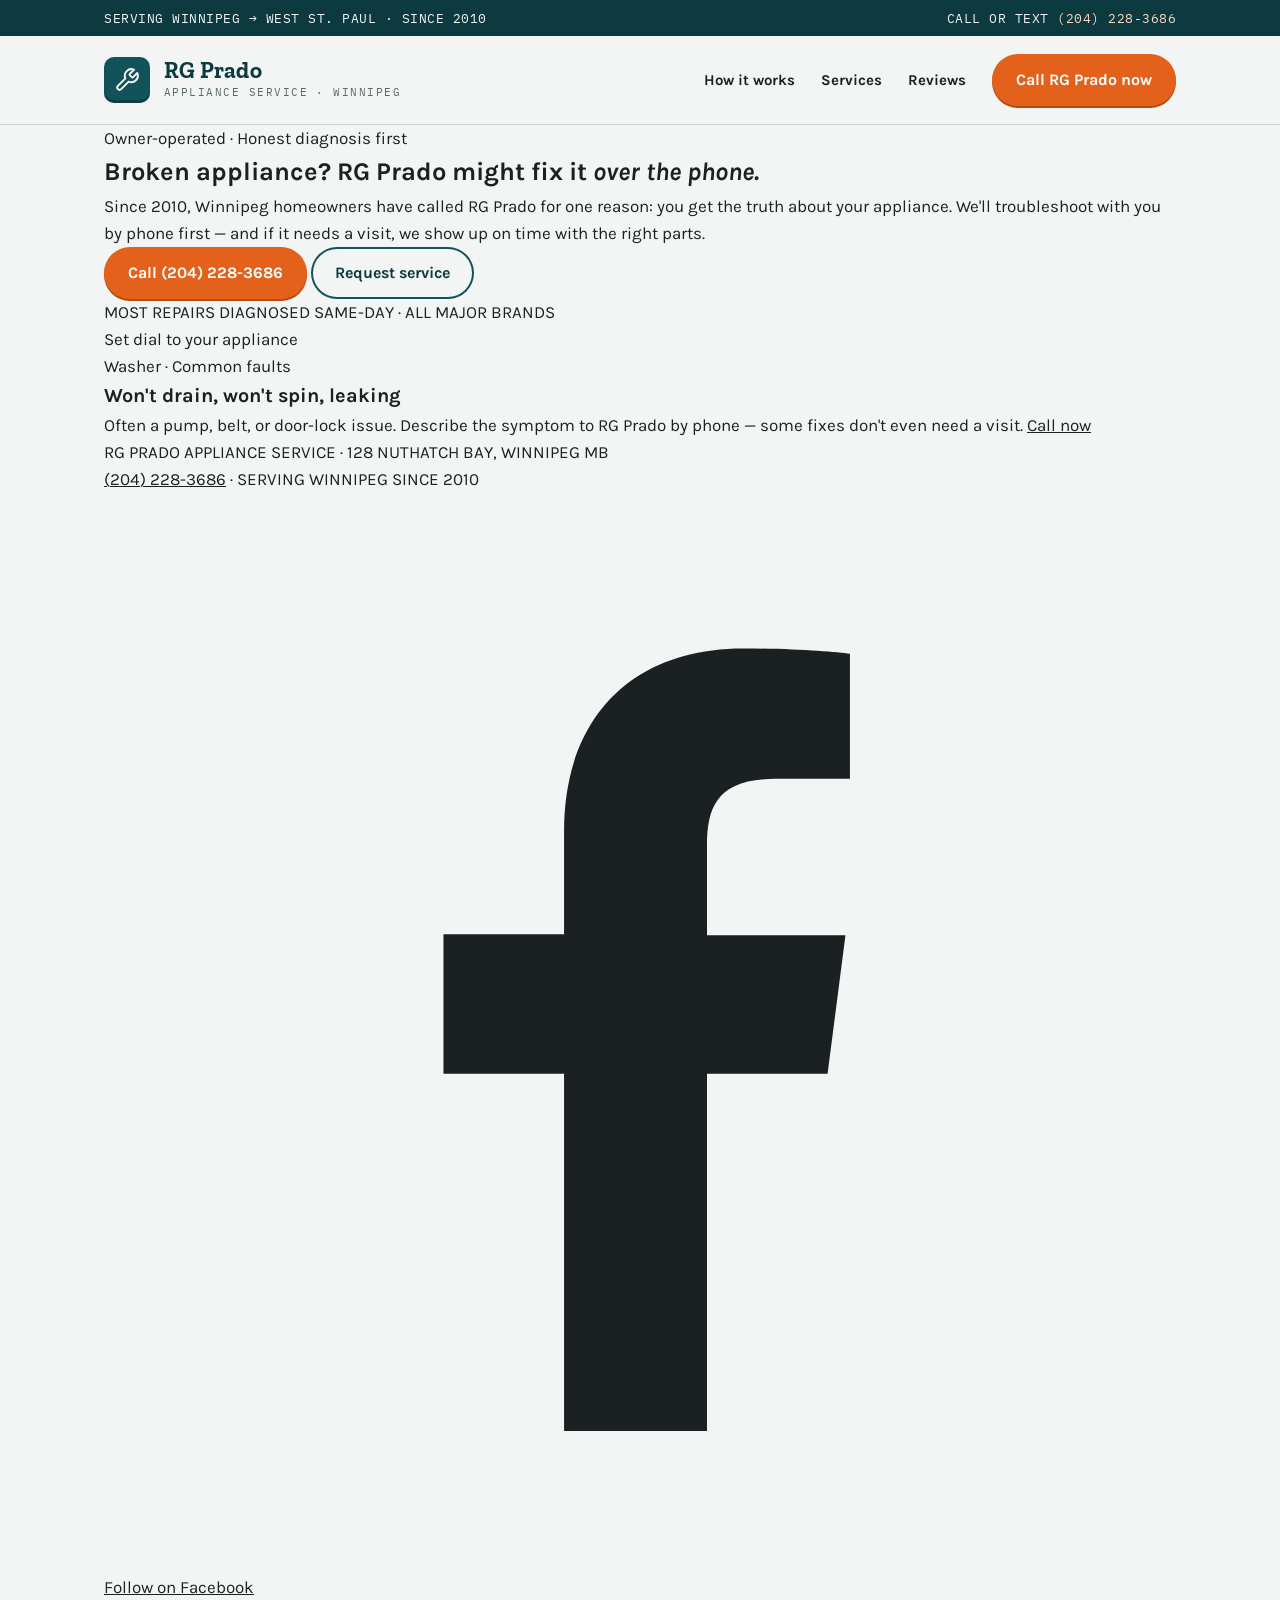
==== index.html @ bb8038dd "Add hero section with diagnostic information and call-to-action buttons to index.html" ====
<!DOCTYPE html>
<html lang="en">
<head>
    <meta charset="UTF-8">
    <meta name="viewport" content="width=device-width, initial-scale=1.0">
    <title>RG Prado Appliance Service — Winnipeg Appliance Repair Since 2010</title>
    <link rel="preconnect" href="https://fonts.googleapis.com">
    <link rel="preconnect" href="https://fonts.gstatic.com" crossorigin>
    <link href="https://fonts.googleapis.com/css2?family=Zilla+Slab:wght@500;600;700&family=Karla:wght@400;500;700&family=IBM+Plex+Mono:wght@400;500&display=swap" rel="stylesheet">
    <link rel="stylesheet" href="styles.css">
</head>
<body>

    <!-- top strip -->
    <div class="topstrip">
        <div class="wrap">
            <span>SERVING WINNIPEG → WEST ST. PAUL · SINCE 2010</span>
            <span>CALL OR TEXT <a href="tel:+12042283686">(204) 228-3686</a></span>
        </div>
    </div>

    <!-- header -->
    <header>
        <div class="wrap">
            <a class="nameplate" href="#top">
                <span class="plate-mark" aria-hidden="true">
                    <svg viewBox="0 0 24 24" fill="none" stroke="#F3F5F4" stroke-width="1.8" stroke-linecap="round" stroke-linejoin="round">
                    <path d="M14.7 6.3a1 1 0 0 0 0 1.4l1.6 1.6a1 1 0 0 0 1.4 0l3.77-3.77a6 6 0 0 1-7.94 7.94l-6.91 6.91a2.12 2.12 0 0 1-3-3l6.91-6.91a6 6 0 0 1 7.94-7.94l-3.76 3.76z"/>
                    </svg>
                </span>
                <span>
                    <h1>RG Prado</h1>
                    <div class="sub">Appliance Service · Winnipeg</div>
                </span>
            </a>
            <nav>
                <span class="navlinks" style="display:flex;gap:26px">
                    <a href="#how">How it works</a>
                    <a href="#services">Services</a>
                    <a href="#reviews">Reviews</a>
                </span>
                <a class="btn" href="tel:+12042283686">Call RG Prado now</a>
            </nav>
        </div>
    </header>

    <!-- hero -->
    <div class="hero" id="top">
        <div class="wrap">
            <div>
                <span class="eyebrow">Owner-operated · Honest diagnosis first</span>
                <h2>Broken appliance? RG Prado might fix it <em>over the phone.</em></h2>
                <p class="lede">Since 2010, Winnipeg homeowners have called RG Prado for one reason: you get the truth about your appliance. We'll troubleshoot with you by phone first — and if it needs a visit, we show up on time with the right parts.</p>
                <div class="hero-ctas">
                    <a class="btn" href="tel:+12042283686">Call (204) 228-3686</a>
                    <a class="btn ghost" href="#book">Request service</a>
                </div>
                <div class="hero-note">MOST REPAIRS DIAGNOSED SAME-DAY · ALL MAJOR BRANDS</div>
            </div>

            <!-- signature: diagnostic dial -->
            <div class="dial-panel">
                <div class="screws" aria-hidden="true"><i></i><i></i><i></i><i></i></div>
                <div class="dial-title">Set dial to your appliance</div>
                <div class="dial-stage">
                    <div class="knob-wrap">
                        <div class="knob" id="knob" aria-hidden="true">
                            <span class="pointer"></span>
                            <span class="hub"></span>
                        </div>
                        <div class="knob-labels" role="group" aria-label="Choose your appliance type" id="knobLabels"></div>
                    </div>
                </div>
                <div class="diagnosis" aria-live="polite">
                    <div class="dx-label" id="dxLabel">Washer · Common faults</div>
                    <h3 id="dxTitle">Won't drain, won't spin, leaking</h3>
                    <p id="dxBody">Often a pump, belt, or door-lock issue. Describe the symptom to RG Prado by phone — some fixes don't even need a visit. <a href="tel:+12042283686">Call now</a></p>
                </div>
            </div>
        </div>
    </div>
    <!-- footer -->
    <footer>
    <div class="wrap">
        <div class="fmono">RG PRADO APPLIANCE SERVICE · 128 NUTHATCH BAY, WINNIPEG MB</div>
        <div class="fmono"><a href="tel:+12042283686">(204) 228-3686</a> · SERVING WINNIPEG SINCE 2010</div>
        <a class="fb-link" href="https://www.facebook.com/Rgpradoapplianceservice/" target="_blank" rel="noopener" aria-label="RG Prado on Facebook">
        <svg viewBox="0 0 24 24" fill="currentColor" aria-hidden="true"><path d="M13.5 21v-8h2.7l.4-3.1h-3.1V7.9c0-.9.25-1.5 1.54-1.5H16.7V3.6c-.29-.04-1.27-.12-2.4-.12-2.38 0-4 1.45-4 4.1v2.3H7.6V13h2.7v8h3.2z"/></svg>
        <span>Follow on Facebook</span>
        </a>
    </div>
    </footer>
    <script src="script.js"></script>
</body>
</html>
---- styles.css ----
:root{
    --porcelain:#F3F5F4;
    --enamel:#12525A;
    --enamel-deep:#0C3A40;
    --charcoal:#1B2123;
    --coil:#E4611B;
    --steel:#C9D1D2;
    --steel-soft:#E3E8E8;
    --white:#FFFFFF;
    --radius:14px;
  }
*{margin:0;padding:0;box-sizing:border-box}
html{scroll-behavior:smooth}
body{
background:var(--porcelain);
color:var(--charcoal);
font-family:'Karla',sans-serif;
font-size:17px;
line-height:1.6;
-webkit-font-smoothing:antialiased;
}
.mono{font-family:'IBM Plex Mono',monospace}
.wrap{max-width:1120px;margin:0 auto;padding:0 24px}
a{color:inherit}
:focus-visible{outline:3px solid var(--coil);outline-offset:3px;border-radius:4px}

/* ---------- top strip ---------- */
  .topstrip{
    background:var(--enamel-deep);
    color:var(--porcelain);
    font-family:'IBM Plex Mono',monospace;
    font-size:12.5px;
    letter-spacing:.04em;
}
.topstrip .wrap{display:flex;justify-content:space-between;align-items:center;
    padding-top:8px;padding-bottom:8px;gap:16px}
.topstrip a{text-decoration:none;color:#FFD9C2}
.topstrip a:hover{text-decoration:underline}

/* ---------- header / nameplate ---------- */
header{background:var(--porcelain); border-bottom:1px solid var(--steel);}
header .wrap{display:flex;align-items:center;justify-content:space-between;
    padding-top:18px;padding-bottom:18px;gap:24px}
.nameplate{display:flex;align-items:center;gap:14px;text-decoration:none}
.plate-mark{
    width:46px;height:46px;border-radius:10px;
    background:var(--enamel);
    display:grid;place-items:center;flex:0 0 auto;
    box-shadow:inset 0 -3px 0 rgba(0,0,0,.25);
}
.plate-mark svg{width:26px;height:26px}
.nameplate h1{
    font-family:'Zilla Slab',serif;
    font-weight:700;font-size:23px;line-height:1.05;
    letter-spacing:.01em;color:var(--enamel-deep);
}
.nameplate .sub{
    font-family:'IBM Plex Mono',monospace;
    font-size:10.5px;letter-spacing:.14em;color:#5A6A6C;
    text-transform:uppercase;margin-top:2px;
}
nav{display:flex;gap:26px;align-items:center}
nav a{
text-decoration:none;font-weight:700;font-size:15px;color:var(--charcoal);
}
nav a:hover{color:var(--enamel)}
.btn{
    display:inline-block;
    background:var(--coil);color:#fff;
    font-family:'Karla',sans-serif;font-weight:700;font-size:16px;
    padding:13px 24px;border-radius:999px;text-decoration:none;
    border:none;cursor:pointer;
    box-shadow:0 2px 0 #B5490F;
    transition:transform .12s ease, box-shadow .12s ease;
}
.btn:hover{transform:translateY(-1px);box-shadow:0 3px 0 #B5490F}
.btn:active{transform:translateY(1px);box-shadow:0 0 0 #B5490F}
.btn.ghost{
background:transparent;color:var(--enamel-deep);
box-shadow:inset 0 0 0 2px var(--enamel);
}
.btn.ghost:hover{background:var(--enamel);color:#fff}
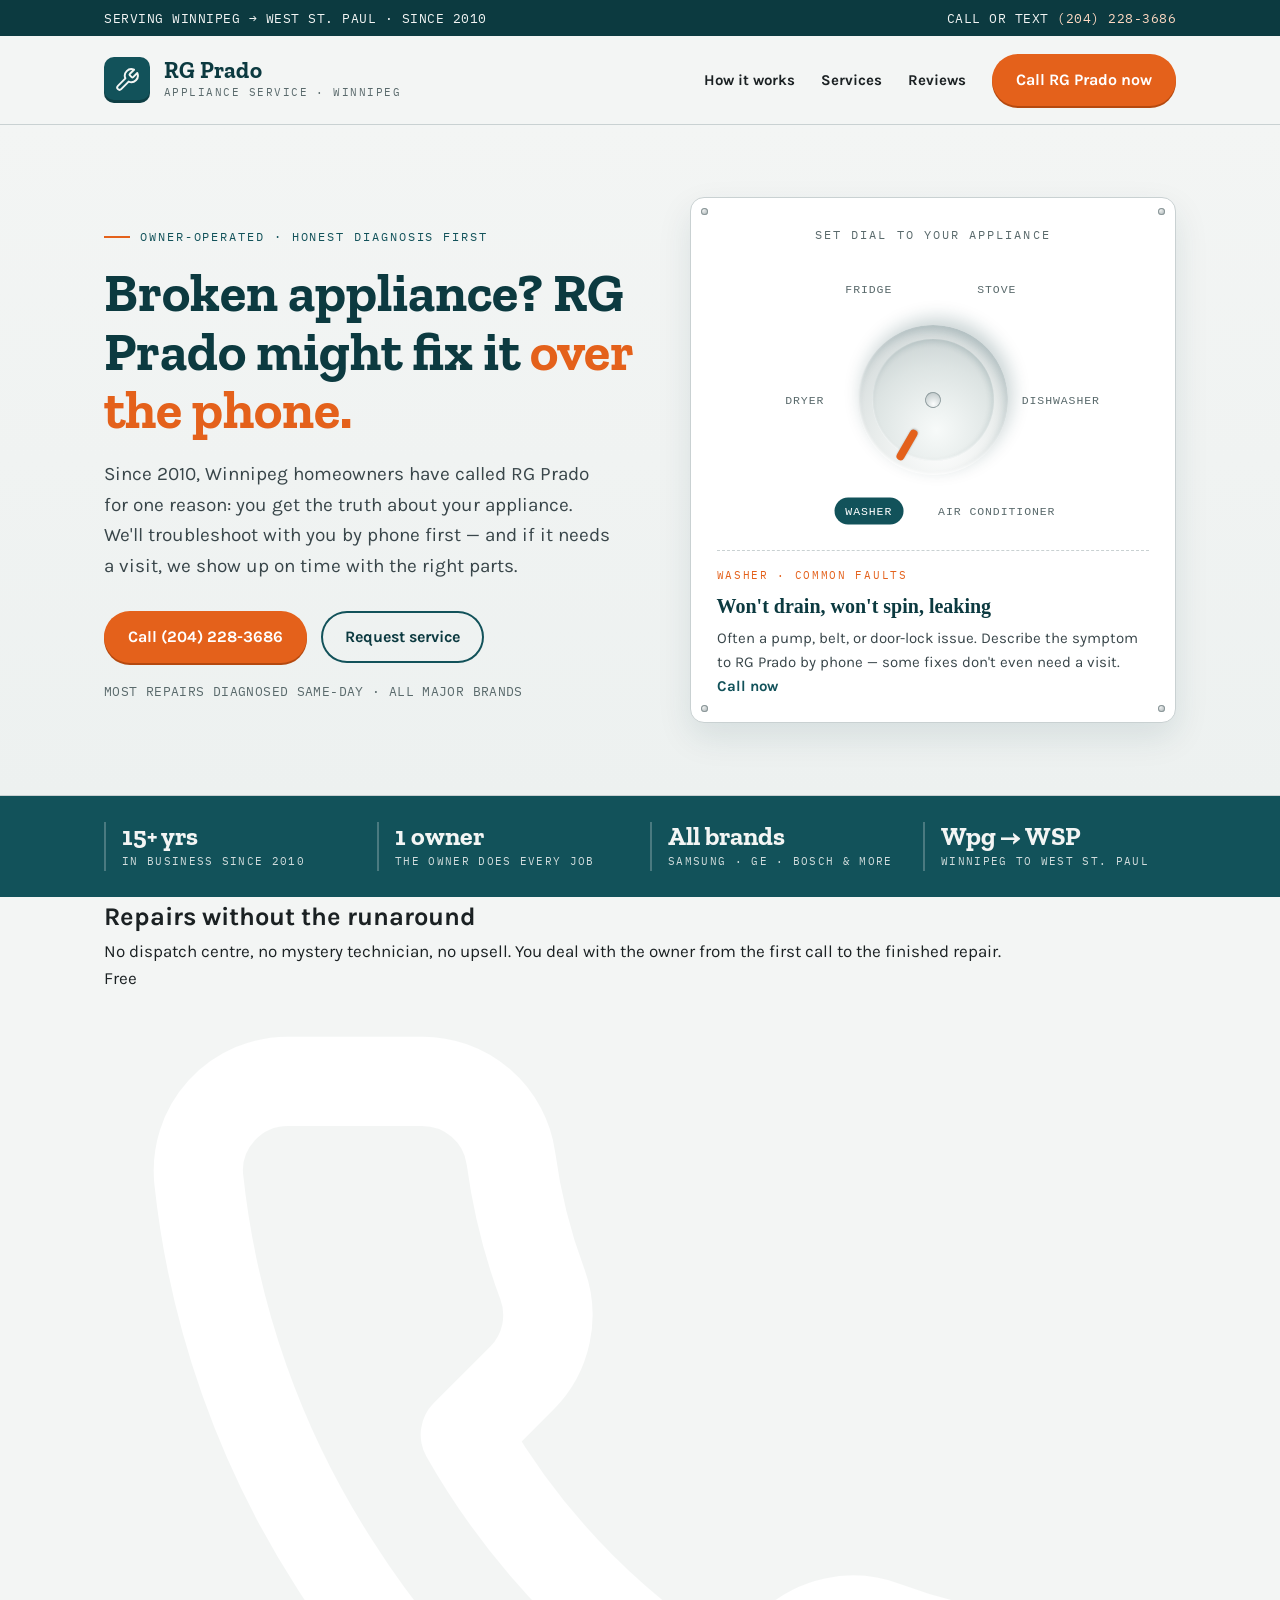
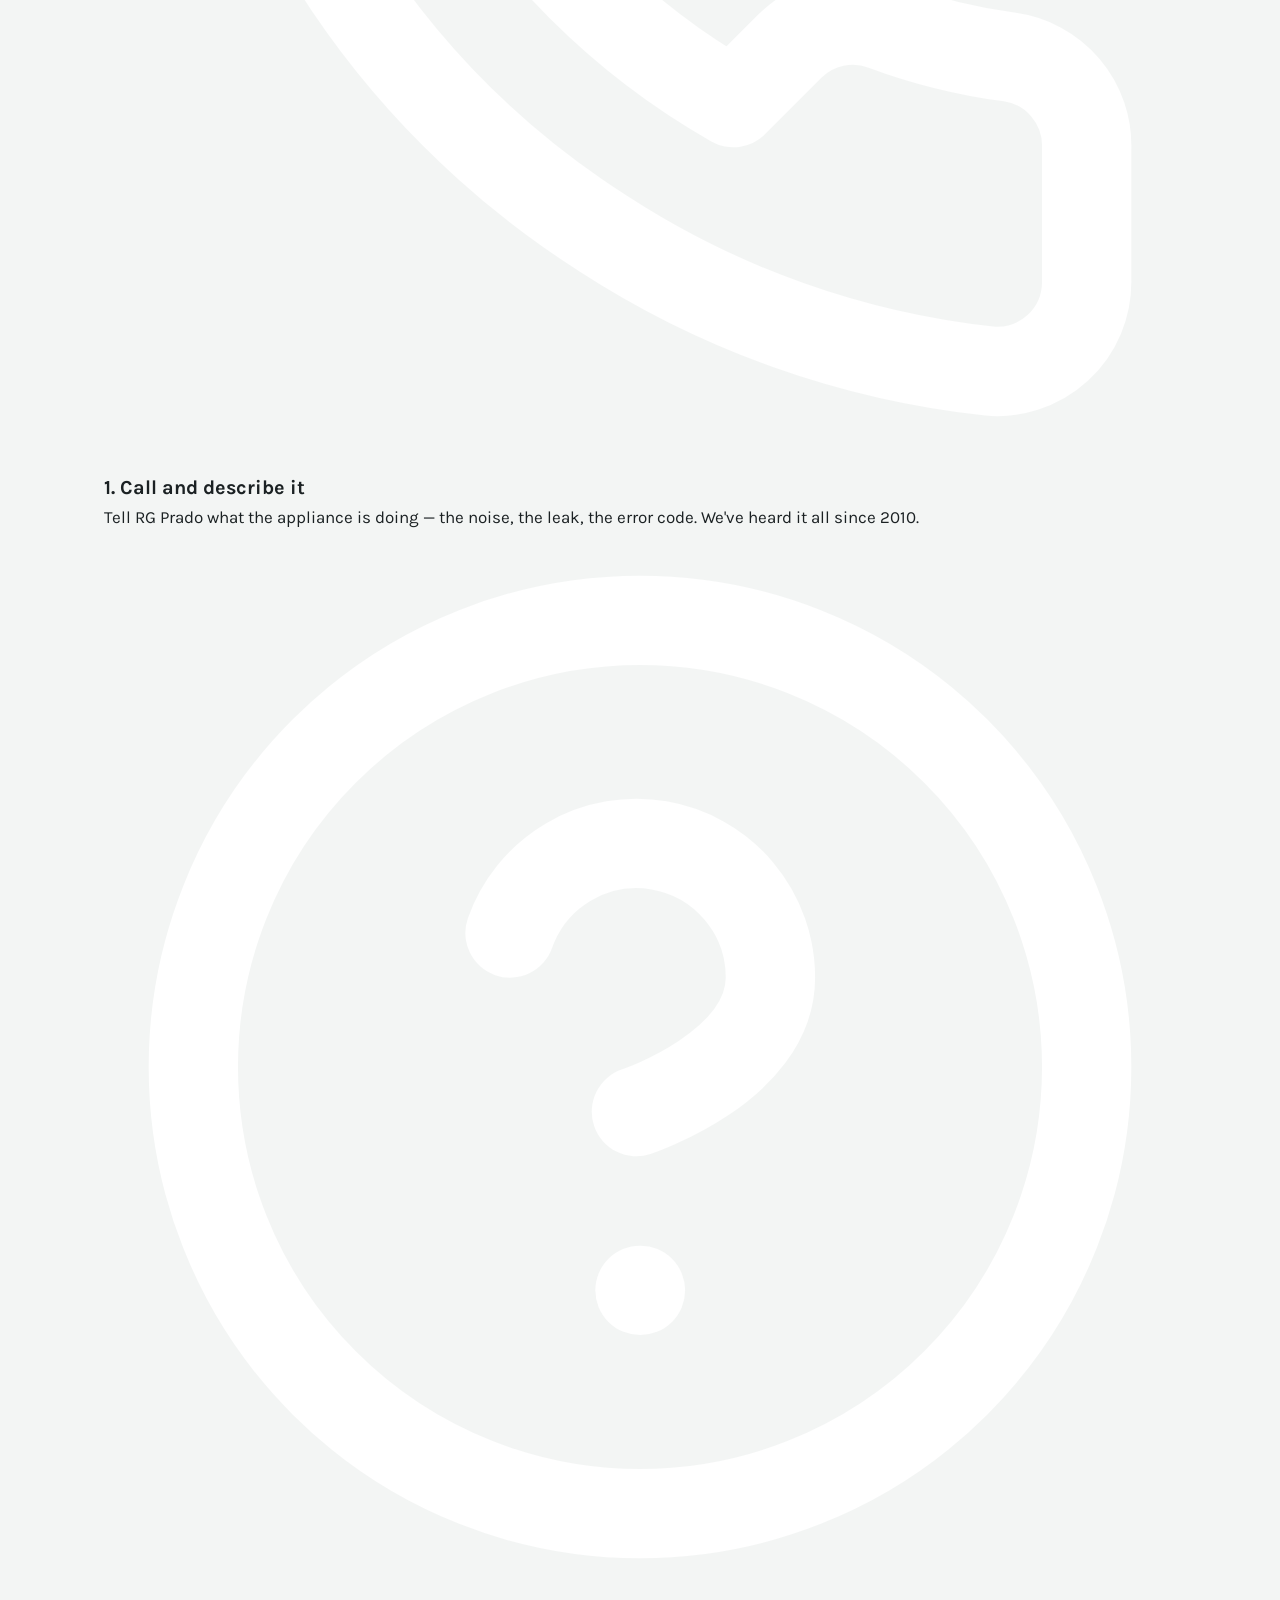
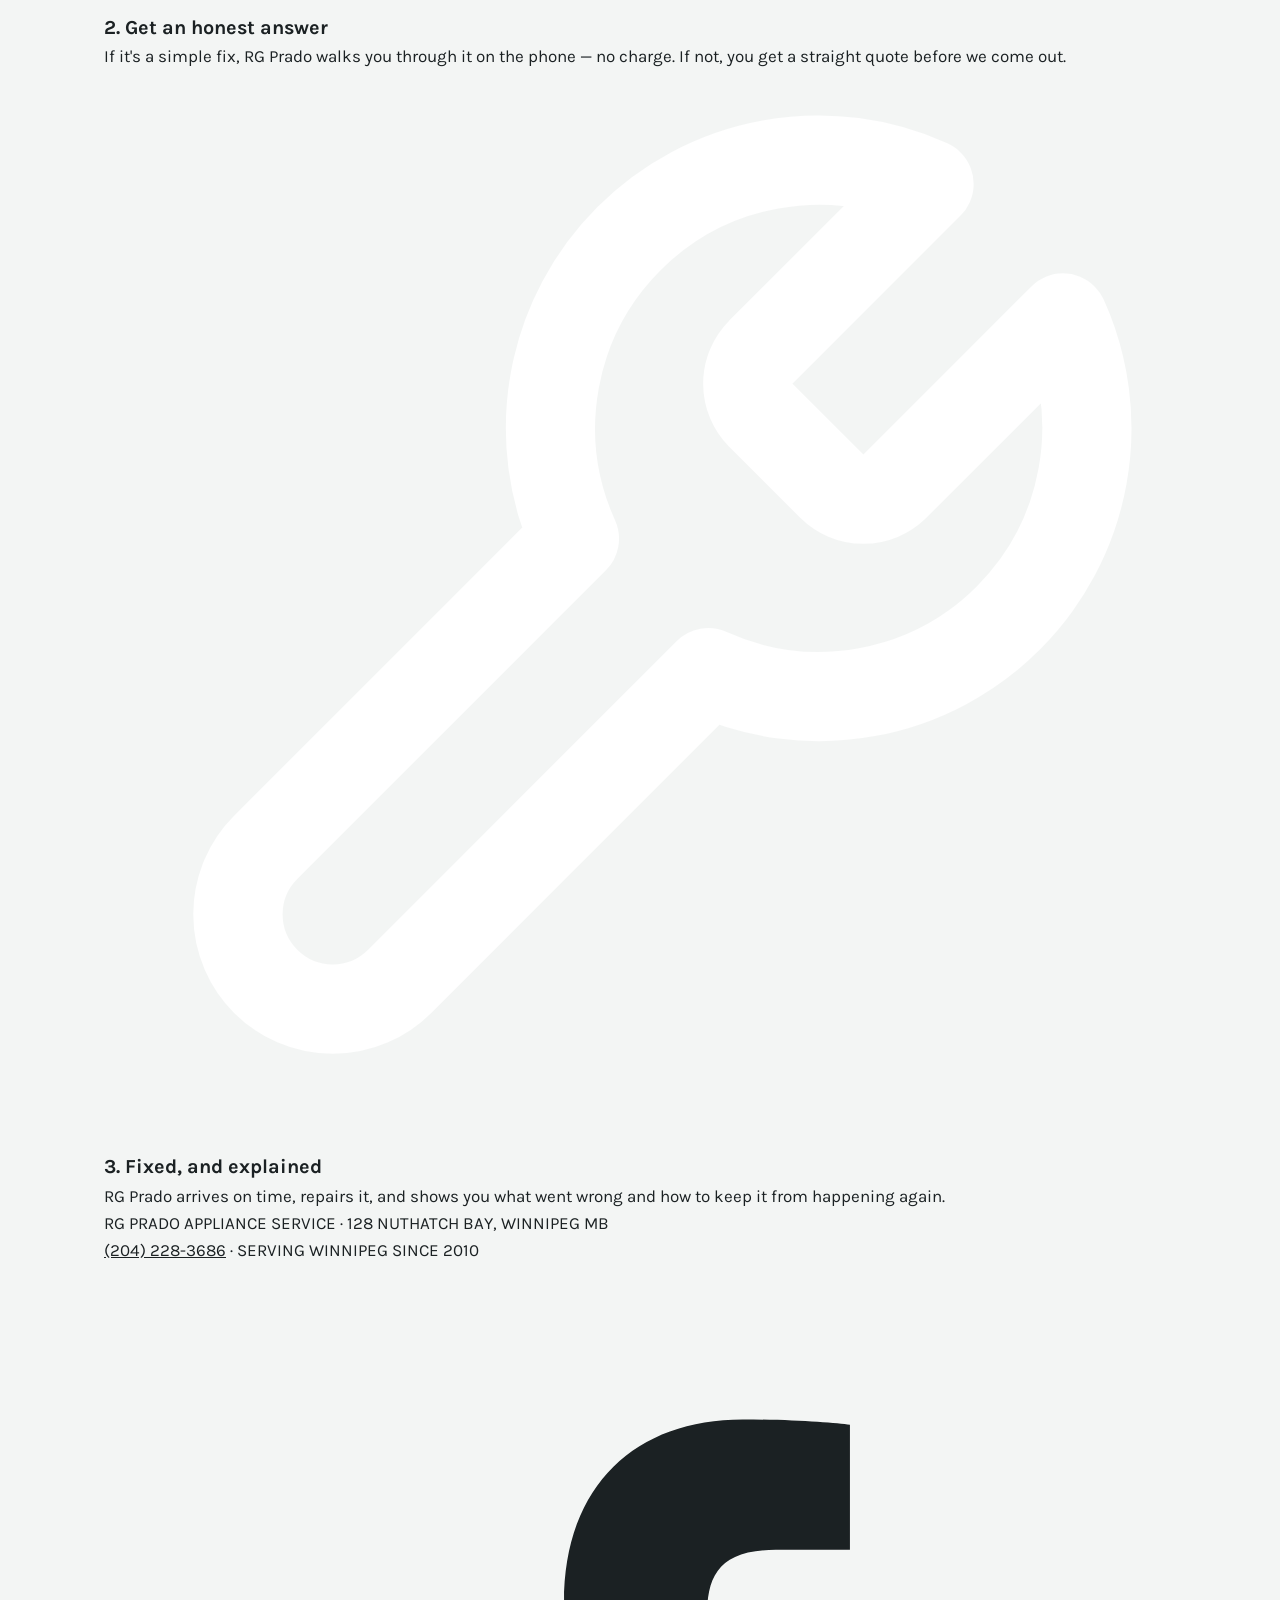
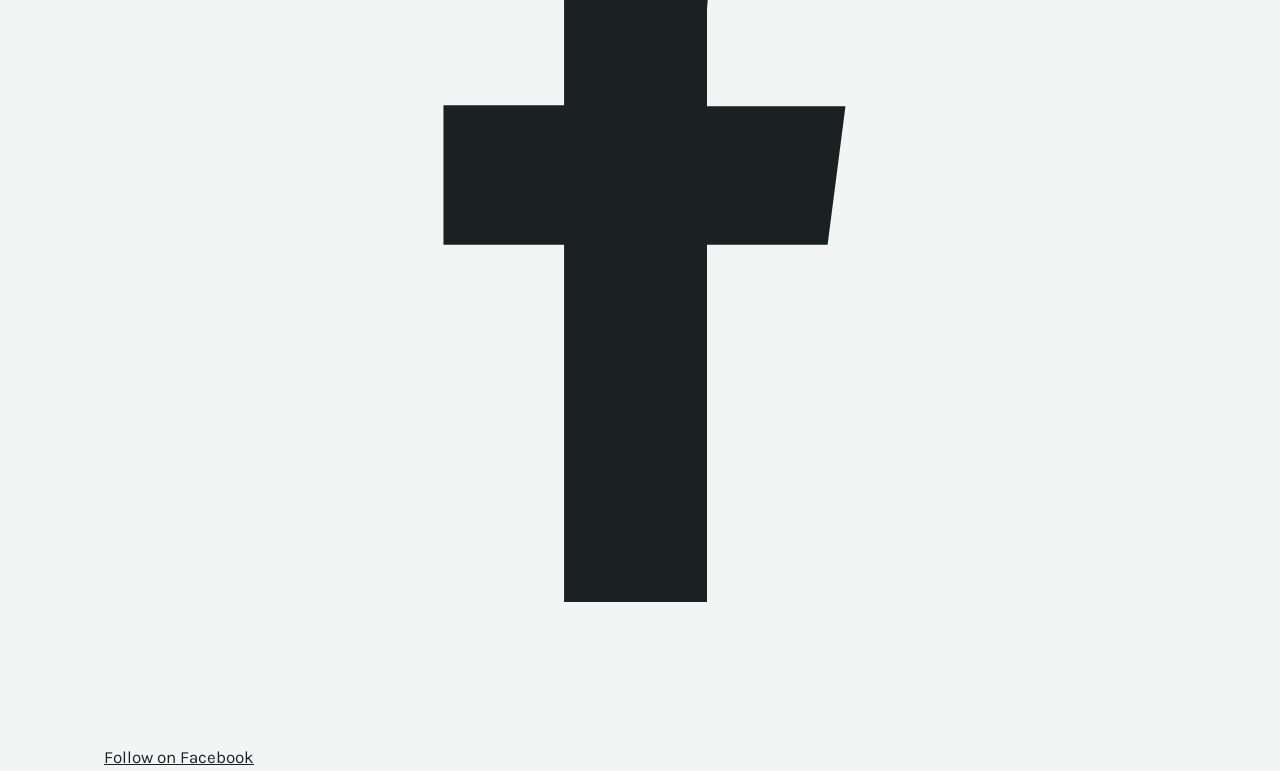
==== commit 2739a59f: "Add trust strip and how it works sections to index.html" ====
--- a/index.html
+++ b/index.html
@@ -79,6 +79,45 @@
             </div>
         </div>
     </div>
+
+    <!-- trust strip -->
+    <div class="truststrip">
+        <div class="wrap">
+            <div class="cell"><div class="num">15+ yrs</div><div class="lbl">In business since 2010</div></div>
+            <div class="cell"><div class="num">1 owner</div><div class="lbl">The owner does every job</div></div>
+            <div class="cell"><div class="num">All brands</div><div class="lbl">Samsung · GE · Bosch &amp; more</div></div>
+            <div class="cell"><div class="num">Wpg → WSP</div><div class="lbl">Winnipeg to West St. Paul</div></div>
+        </div>
+    </div>
+
+    <!-- how it works -->
+    <section id="how">
+        <div class="wrap">
+            <div class="sec-head reveal">
+                <h2>Repairs without the runaround</h2>
+                <p>No dispatch centre, no mystery technician, no upsell. You deal with the owner from the first call to the finished repair.</p>
+            </div>
+            <div class="steps">
+                <div class="step reveal">
+                    <span class="free-tag">Free</span>
+                    <div class="dot" aria-hidden="true"><svg viewBox="0 0 24 24" fill="none" stroke="#fff" stroke-width="2" stroke-linecap="round" stroke-linejoin="round"><path d="M22 16.92v3a2 2 0 0 1-2.18 2 19.79 19.79 0 0 1-8.63-3.07 19.5 19.5 0 0 1-6-6 19.79 19.79 0 0 1-3.07-8.67A2 2 0 0 1 4.11 2h3a2 2 0 0 1 2 1.72c.13.96.36 1.9.7 2.81a2 2 0 0 1-.45 2.11L8.09 9.91a16 16 0 0 0 6 6l1.27-1.27a2 2 0 0 1 2.11-.45c.91.34 1.85.57 2.81.7A2 2 0 0 1 22 16.92z"/></svg></div>
+                    <h3>1. Call and describe it</h3>
+                    <p>Tell RG Prado what the appliance is doing — the noise, the leak, the error code. We've heard it all since 2010.</p>
+                </div>
+                <div class="step reveal">
+                    <div class="dot" aria-hidden="true"><svg viewBox="0 0 24 24" fill="none" stroke="#fff" stroke-width="2" stroke-linecap="round" stroke-linejoin="round"><circle cx="12" cy="12" r="10"/><path d="M9.09 9a3 3 0 0 1 5.83 1c0 2-3 3-3 3"/><line x1="12" y1="17" x2="12.01" y2="17"/></svg></div>
+                    <h3>2. Get an honest answer</h3>
+                    <p>If it's a simple fix, RG Prado walks you through it on the phone — no charge. If not, you get a straight quote before we come out.</p>
+                </div>
+                <div class="step reveal">
+                    <div class="dot" aria-hidden="true"><svg viewBox="0 0 24 24" fill="none" stroke="#fff" stroke-width="2" stroke-linecap="round" stroke-linejoin="round"><path d="M14.7 6.3a1 1 0 0 0 0 1.4l1.6 1.6a1 1 0 0 0 1.4 0l3.77-3.77a6 6 0 0 1-7.94 7.94l-6.91 6.91a2.12 2.12 0 0 1-3-3l6.91-6.91a6 6 0 0 1 7.94-7.94l-3.76 3.76z"/></svg></div>
+                    <h3>3. Fixed, and explained</h3>
+                    <p>RG Prado arrives on time, repairs it, and shows you what went wrong and how to keep it from happening again.</p>
+                </div>
+            </div>
+        </div>
+    </section>
+
     <!-- footer -->
     <footer>
     <div class="wrap">
--- a/styles.css
+++ b/styles.css
@@ -80,3 +80,134 @@
 box-shadow:inset 0 0 0 2px var(--enamel);
 }
 .btn.ghost:hover{background:var(--enamel);color:#fff}
+
+/* ---------- hero ---------- */
+  .hero{
+    border-bottom:1px solid var(--steel);
+    background:
+      linear-gradient(180deg, var(--porcelain) 0%, #EDF1F0 100%);
+    overflow:hidden;
+  }
+  .hero .wrap{
+    display:grid;grid-template-columns:1.05fr .95fr;
+    gap:48px;align-items:center;
+    padding-top:72px;padding-bottom:72px;
+  }
+  .eyebrow{
+    font-family:'IBM Plex Mono',monospace;
+    font-size:12px;letter-spacing:.16em;text-transform:uppercase;
+    color:var(--enamel);
+    display:inline-flex;align-items:center;gap:10px;
+    margin-bottom:18px;
+  }
+  .eyebrow::before{content:"";width:26px;height:2px;background:var(--coil);display:inline-block}
+  .hero h2{
+    font-family:'Zilla Slab',serif;font-weight:700;
+    font-size:clamp(34px,4.6vw,54px);line-height:1.08;
+    color:var(--enamel-deep);
+    margin-bottom:20px;
+  }
+  .hero h2 em{font-style:normal;color:var(--coil)}
+  .hero p.lede{font-size:19px;max-width:46ch;color:#39464A;margin-bottom:30px}
+  .hero-ctas{display:flex;gap:14px;flex-wrap:wrap;align-items:center}
+  .hero-note{
+    margin-top:18px;font-family:'IBM Plex Mono',monospace;
+    font-size:12.5px;color:#5A6A6C;letter-spacing:.03em;
+  }
+
+/* ---------- the dial ---------- */
+.dial-panel{
+    background:var(--white);
+    border:1px solid var(--steel);
+    border-radius:var(--radius);
+    box-shadow:0 14px 34px rgba(12,58,64,.10);
+    padding:28px 26px 24px;
+    position:relative;
+}
+.dial-panel .screws{position:absolute;inset:10px;pointer-events:none}
+.dial-panel .screws i{
+position:absolute;width:7px;height:7px;border-radius:50%;
+background:radial-gradient(circle at 35% 35%, #EDEFEF, #9FAAAC);
+box-shadow:inset 0 0 0 1px #8A9698;
+}
+.screws i:nth-child(1){top:0;left:0}
+.screws i:nth-child(2){top:0;right:0}
+.screws i:nth-child(3){bottom:0;left:0}
+.screws i:nth-child(4){bottom:0;right:0}
+.dial-title{
+    text-align:center;
+    font-family:'IBM Plex Mono',monospace;font-size:11.5px;
+    letter-spacing:.18em;text-transform:uppercase;color:#5A6A6C;
+    margin-bottom:16px;
+}
+.dial-stage{display:grid;place-items:center;margin-bottom:6px}
+.knob-wrap{position:relative;width:280px;height:280px}
+.knob-labels button{
+    position:absolute;transform:translate(-50%,-50%);
+    background:none;border:none;cursor:pointer;
+    font-family:'IBM Plex Mono',monospace;font-size:11.5px;font-weight:500;
+    letter-spacing:.08em;text-transform:uppercase;color:#5A6A6C;
+    padding:7px 11px;border-radius:999px;white-space:nowrap;
+    transition:color .15s ease, background .15s ease;
+}
+.knob-labels button:hover{color:var(--enamel-deep)}
+.knob-labels button[aria-pressed="true"]{background:var(--enamel);color:#fff;}
+.knob{
+    position:absolute;top:50%;left:50%;
+    width:150px;height:150px;margin:-75px 0 0 -75px;
+    border-radius:50%;
+    background:
+        radial-gradient(circle at 32% 28%, #FFFFFF 0%, #E9EDEC 42%, #C6CFD0 100%);
+    box-shadow:
+        0 8px 18px rgba(12,58,64,.22),
+        inset 0 2px 3px rgba(255,255,255,.9),
+        inset 0 -6px 10px rgba(12,58,64,.18);
+    transition:transform .45s cubic-bezier(.2,.8,.25,1.1);
+}
+.knob::before{
+    content:"";position:absolute;inset:14px;border-radius:50%;
+    background:
+        radial-gradient(circle at 35% 30%, #F7FAF9 0%, #DDE4E3 55%, #BFC9CA 100%);
+    box-shadow:inset 0 1px 2px rgba(255,255,255,.8), inset 0 -3px 6px rgba(12,58,64,.15);
+}
+.knob .pointer{
+    position:absolute;top:6px;left:50%;
+    width:8px;height:34px;margin-left:-4px;border-radius:4px;
+    background:var(--coil);
+    box-shadow:0 1px 2px rgba(0,0,0,.25);
+}
+.knob .hub{
+    position:absolute;top:50%;left:50%;width:16px;height:16px;margin:-8px 0 0 -8px;
+    border-radius:50%;
+    background:radial-gradient(circle at 35% 30%, #FBFDFD, #AEB9BA);
+    box-shadow:inset 0 0 0 1px #93A0A2;
+}
+.diagnosis{
+    border-top:1px dashed var(--steel);
+    padding-top:16px;margin-top:10px;min-height:118px;
+}
+.diagnosis .dx-label{
+    font-family:'IBM Plex Mono',monospace;font-size:10.5px;
+    letter-spacing:.16em;text-transform:uppercase;color:var(--coil);
+    margin-bottom:6px;
+}
+.diagnosis h3{
+    font-family:'Zilla Slab',serif;font-weight:600;font-size:20px;
+    color:var(--enamel-deep);margin-bottom:4px;
+}
+.diagnosis p{font-size:15px;color:#39464A}
+.diagnosis a{color:var(--enamel);font-weight:700;text-decoration:none}
+.diagnosis a:hover{text-decoration:underline}
+
+/* ---------- trust strip ---------- */
+.truststrip{background:var(--enamel);color:var(--porcelain)}
+.truststrip .wrap{
+    display:grid;grid-template-columns:repeat(4,1fr);
+    padding-top:26px;padding-bottom:26px;gap:20px;
+}
+.truststrip .cell{border-left:2px solid rgba(243,245,244,.25);padding-left:16px}
+.truststrip .num{font-family:'Zilla Slab',serif;font-weight:700;font-size:26px;line-height:1.1;}
+.truststrip .lbl{
+    font-family:'IBM Plex Mono',monospace;font-size:11px;
+    letter-spacing:.12em;text-transform:uppercase;opacity:.85;margin-top:3px;
+    }
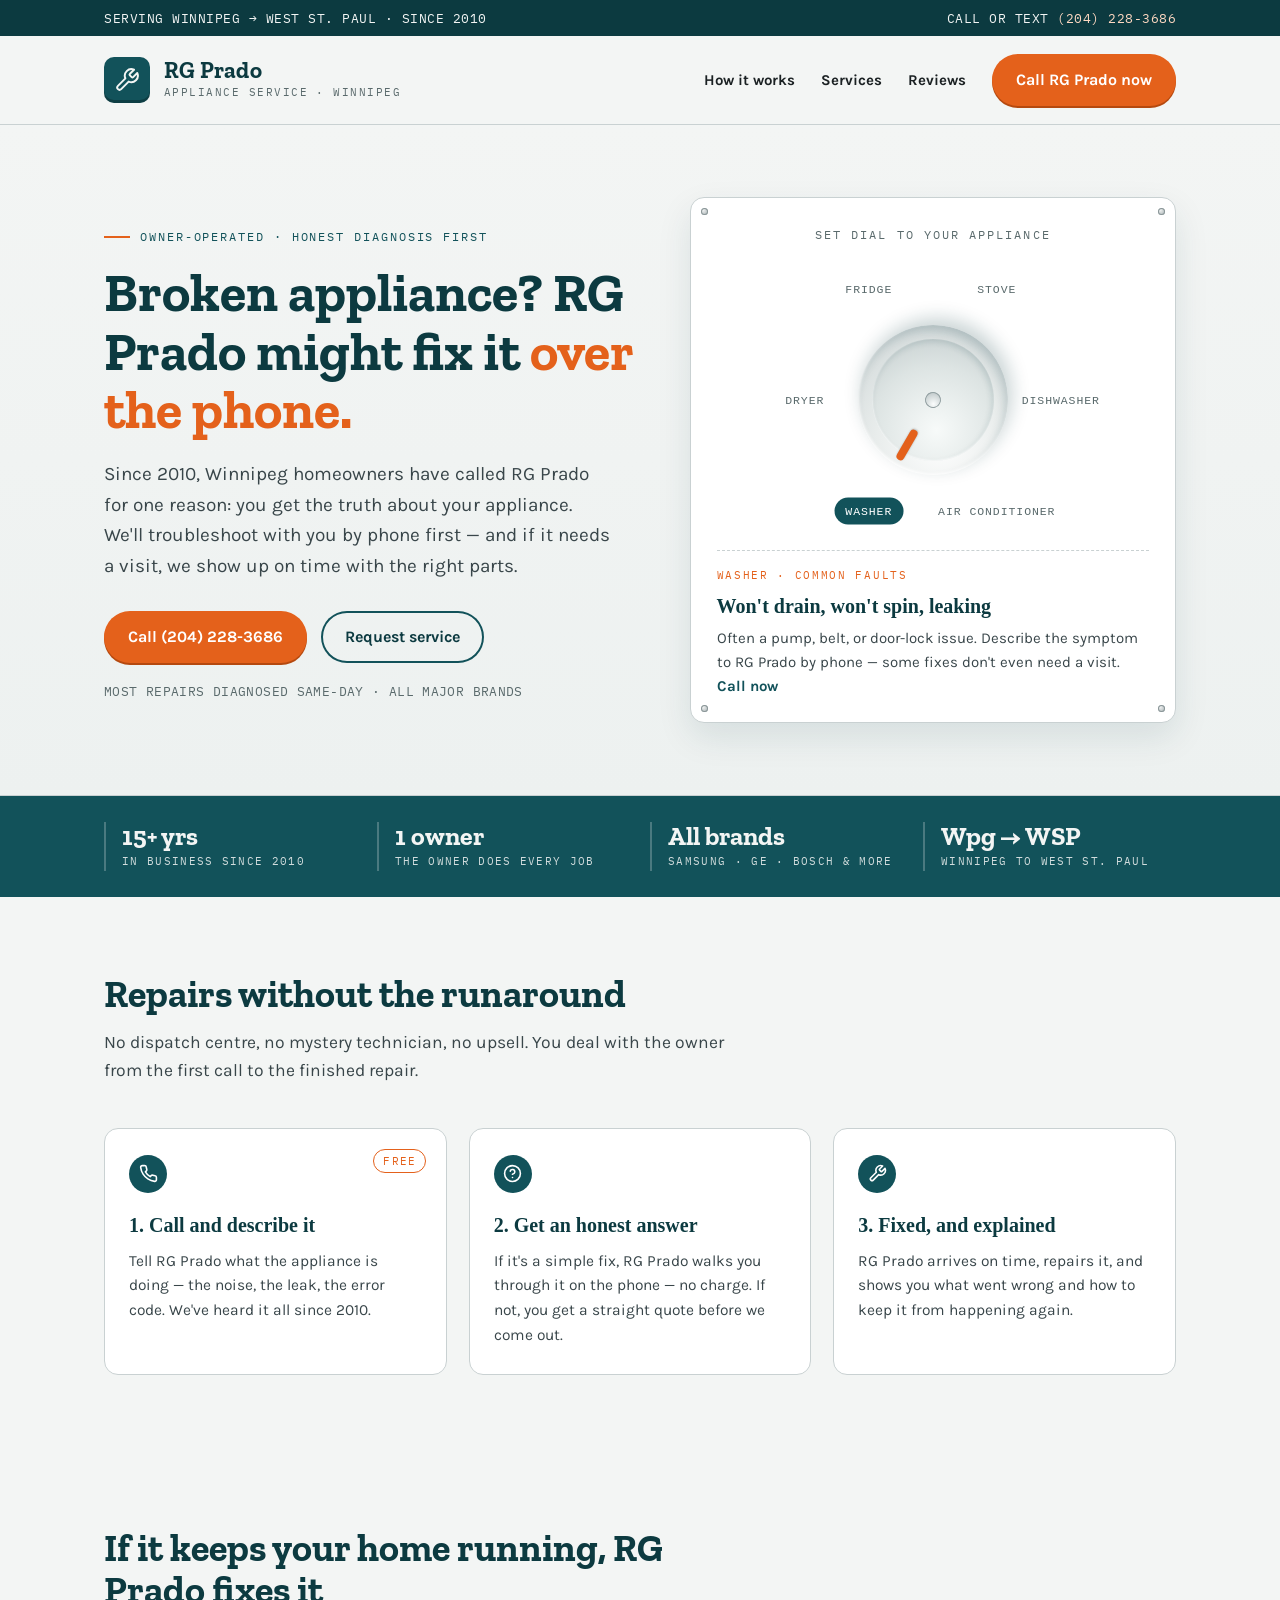
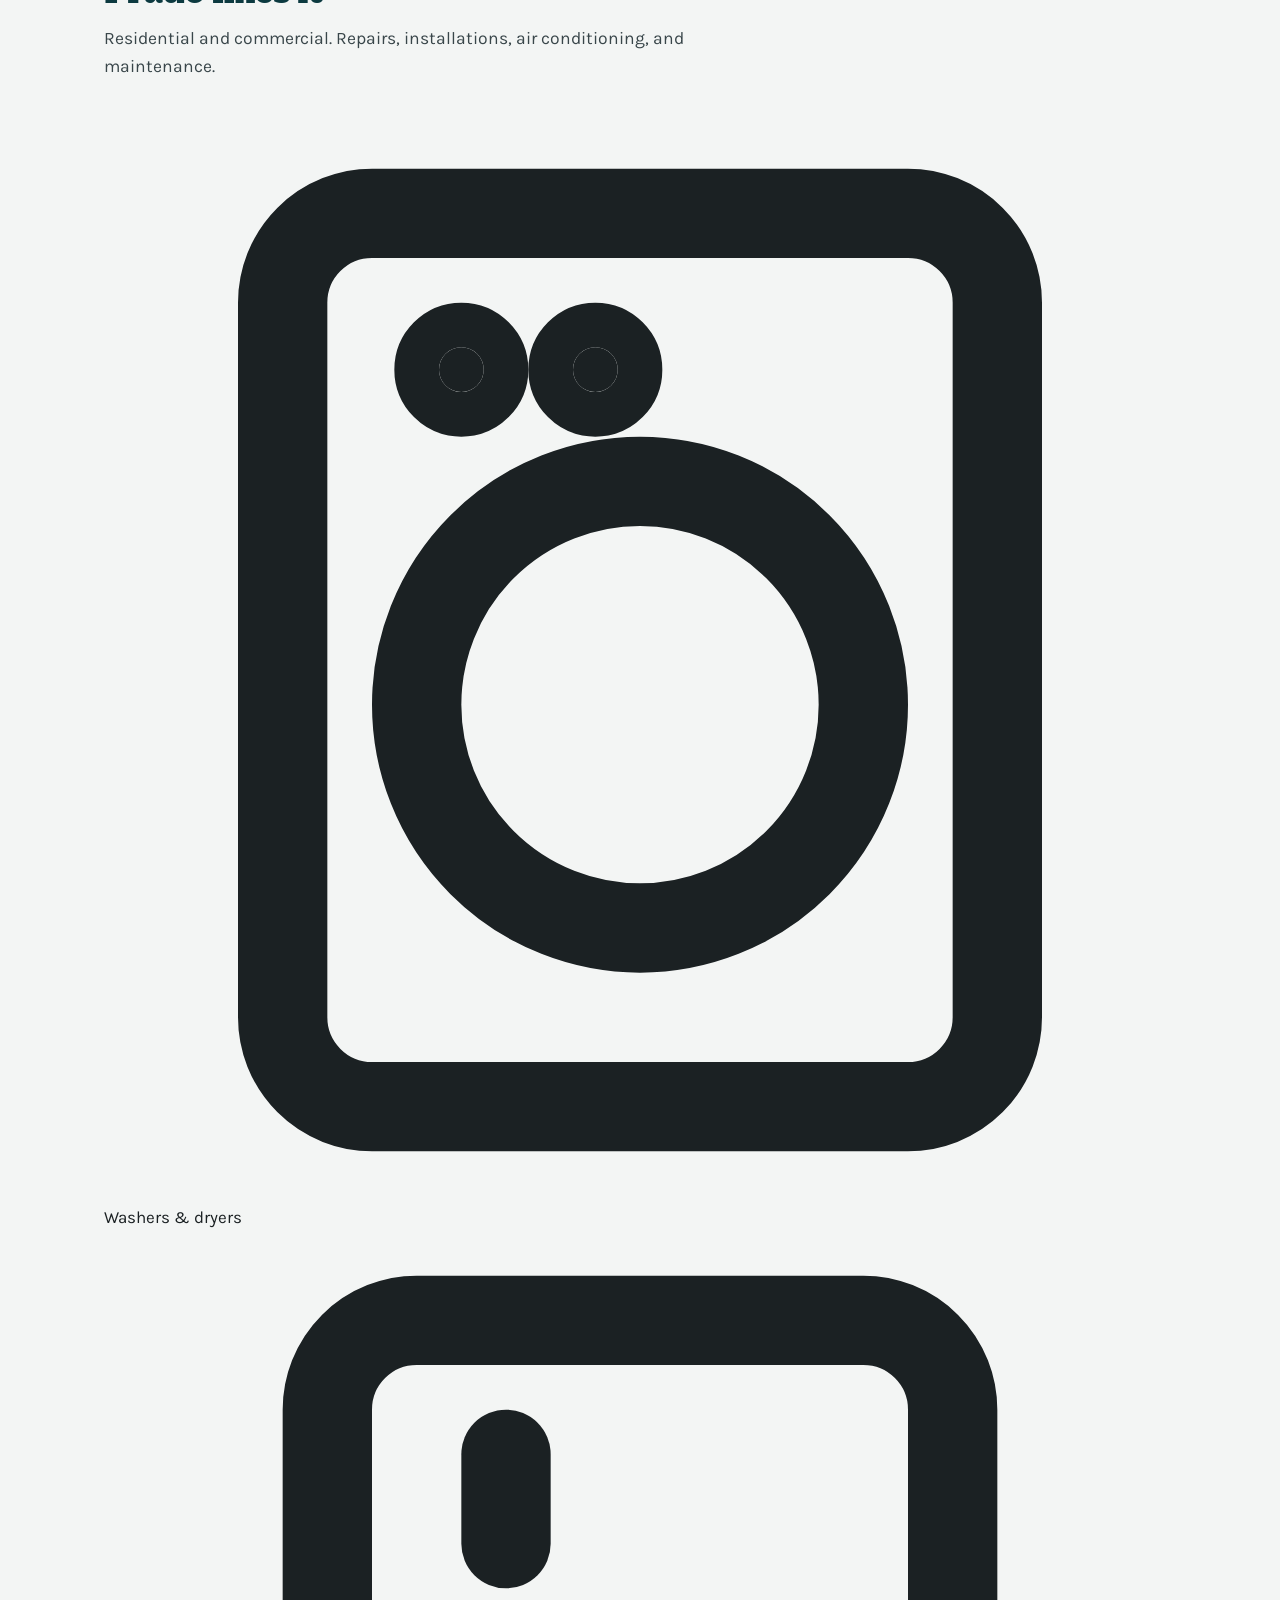
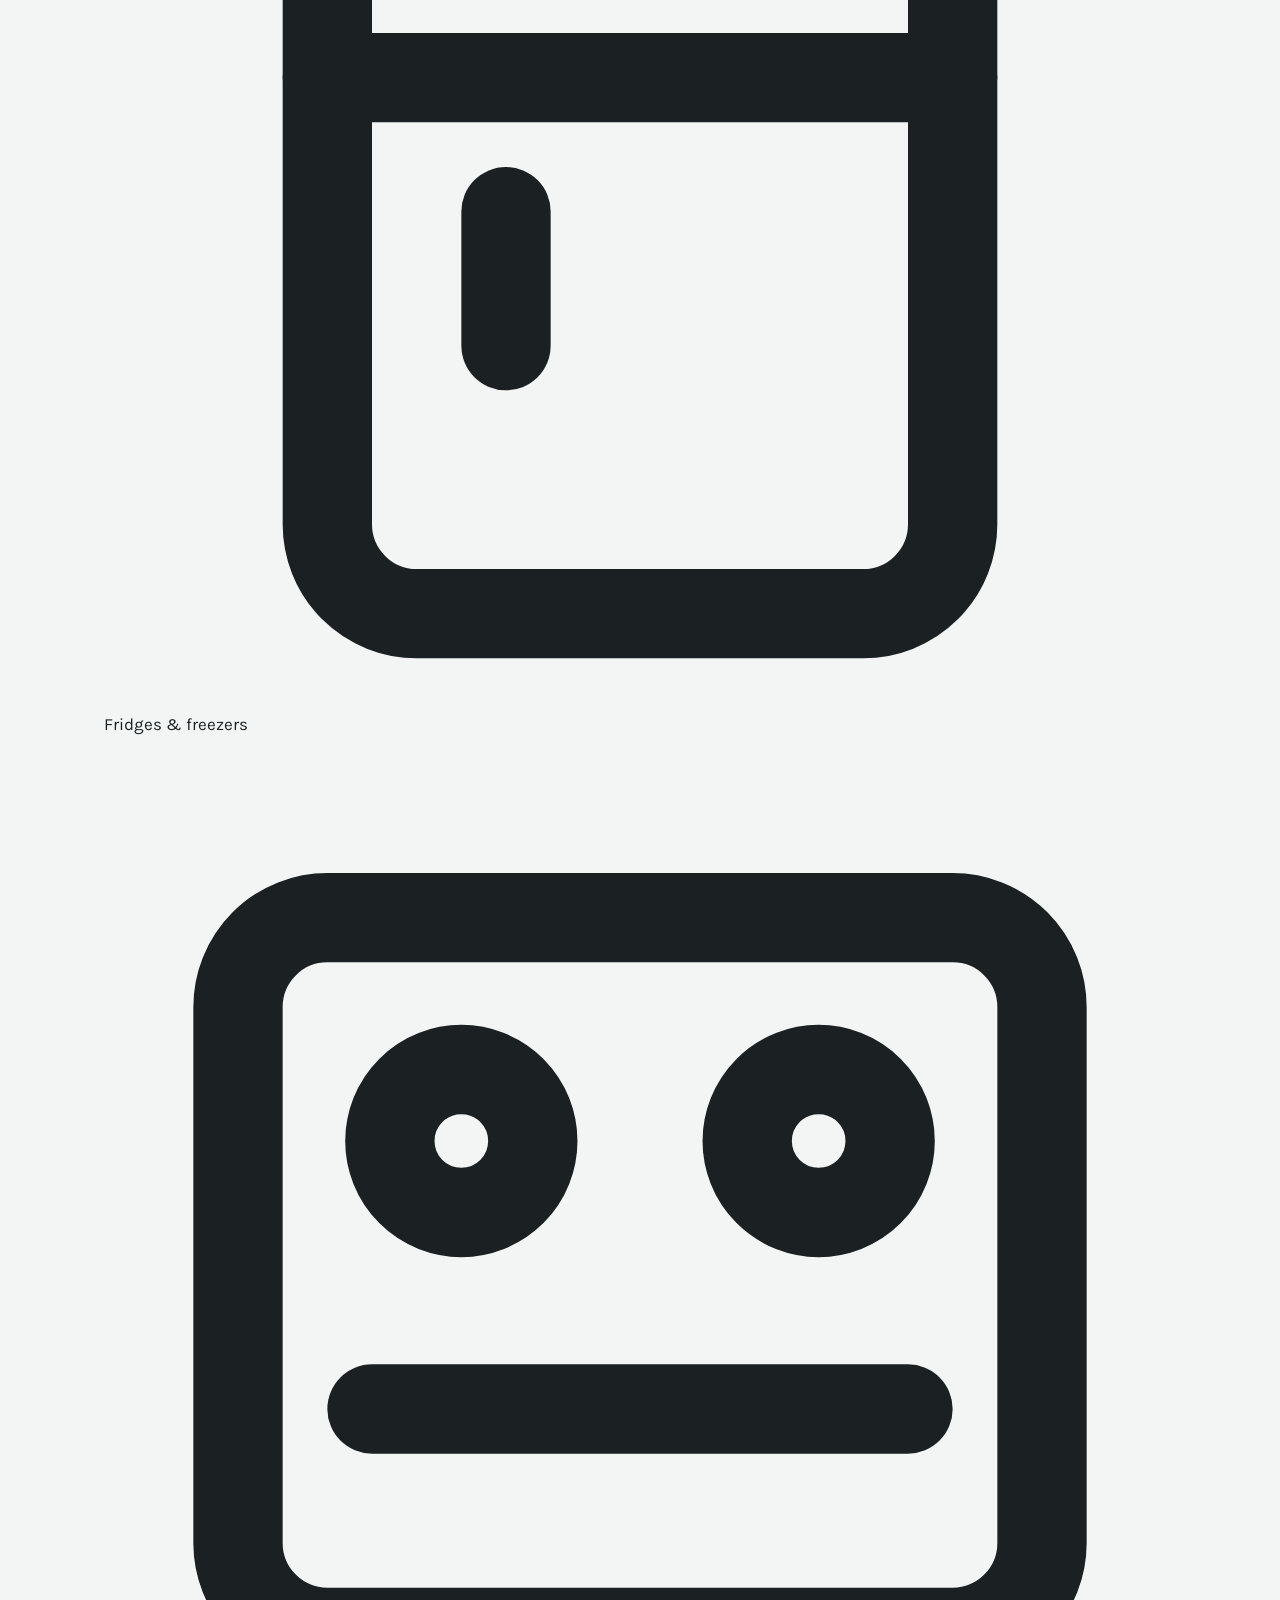
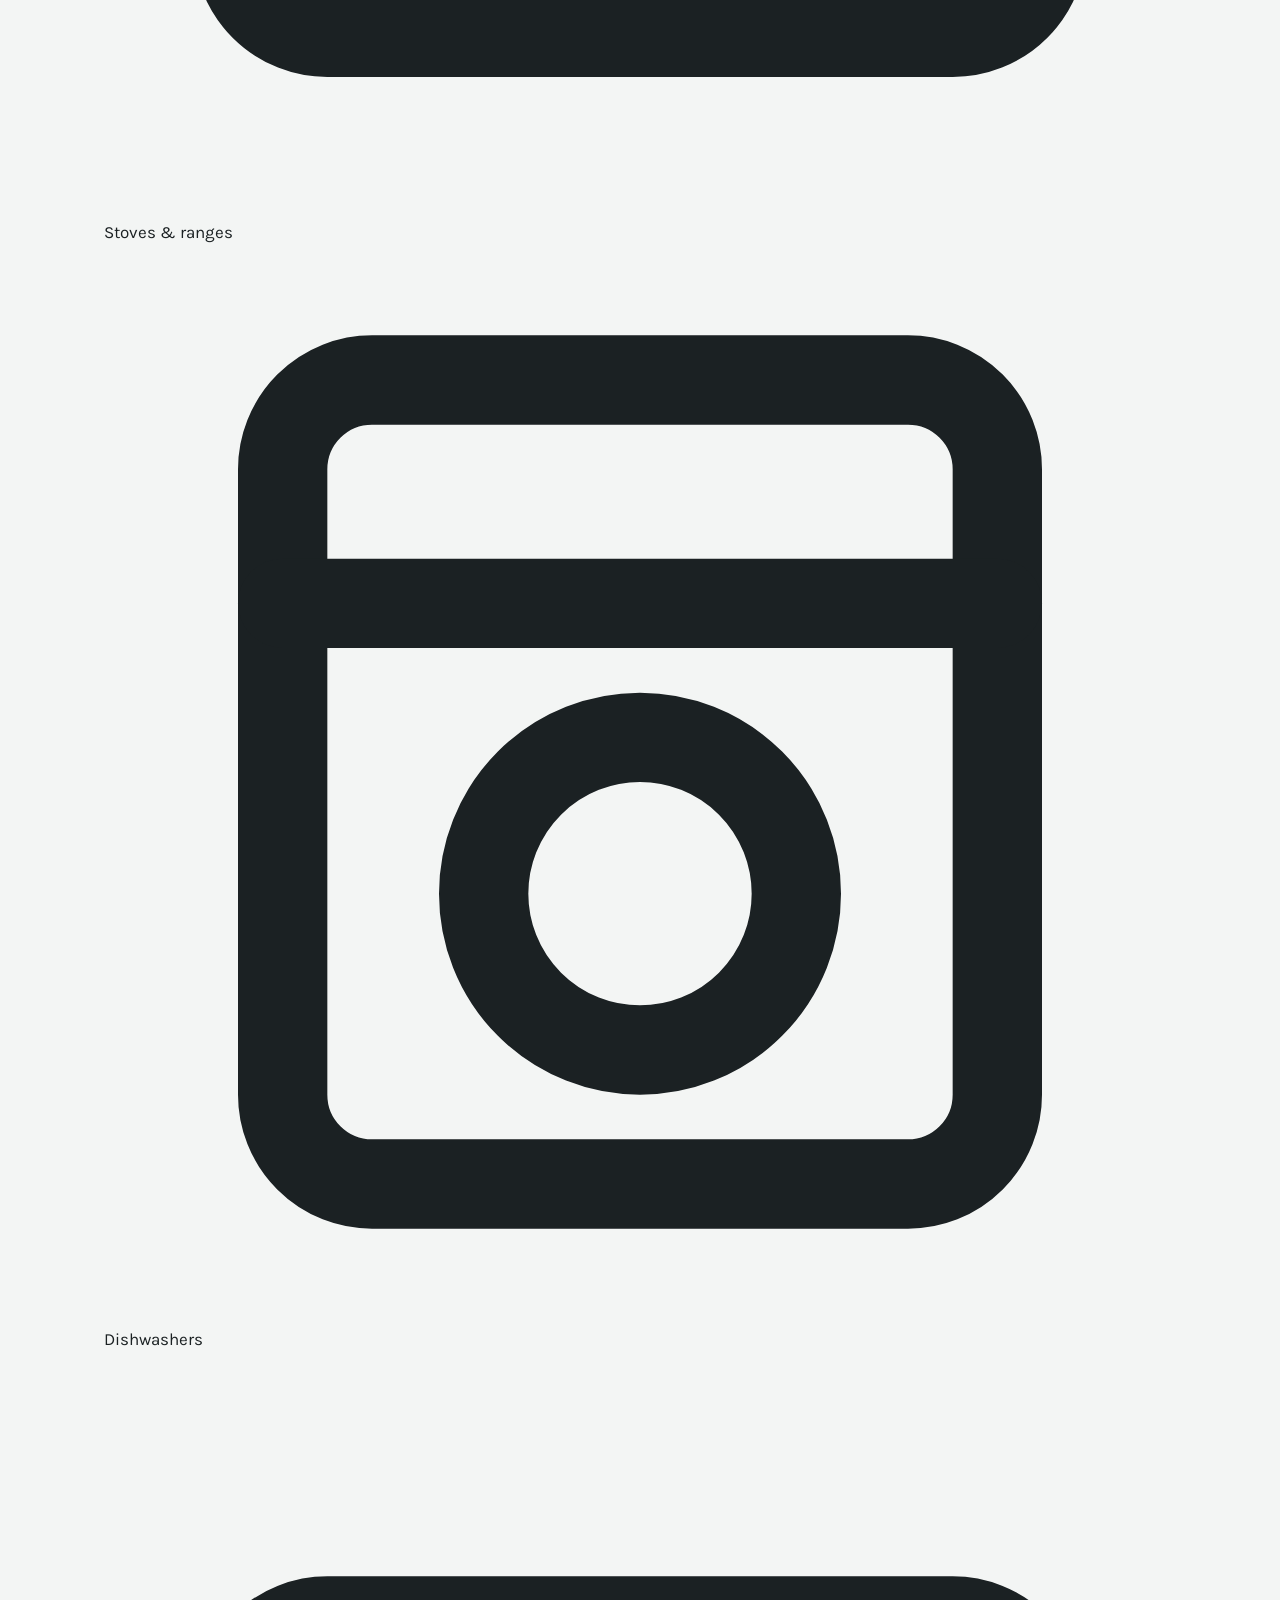
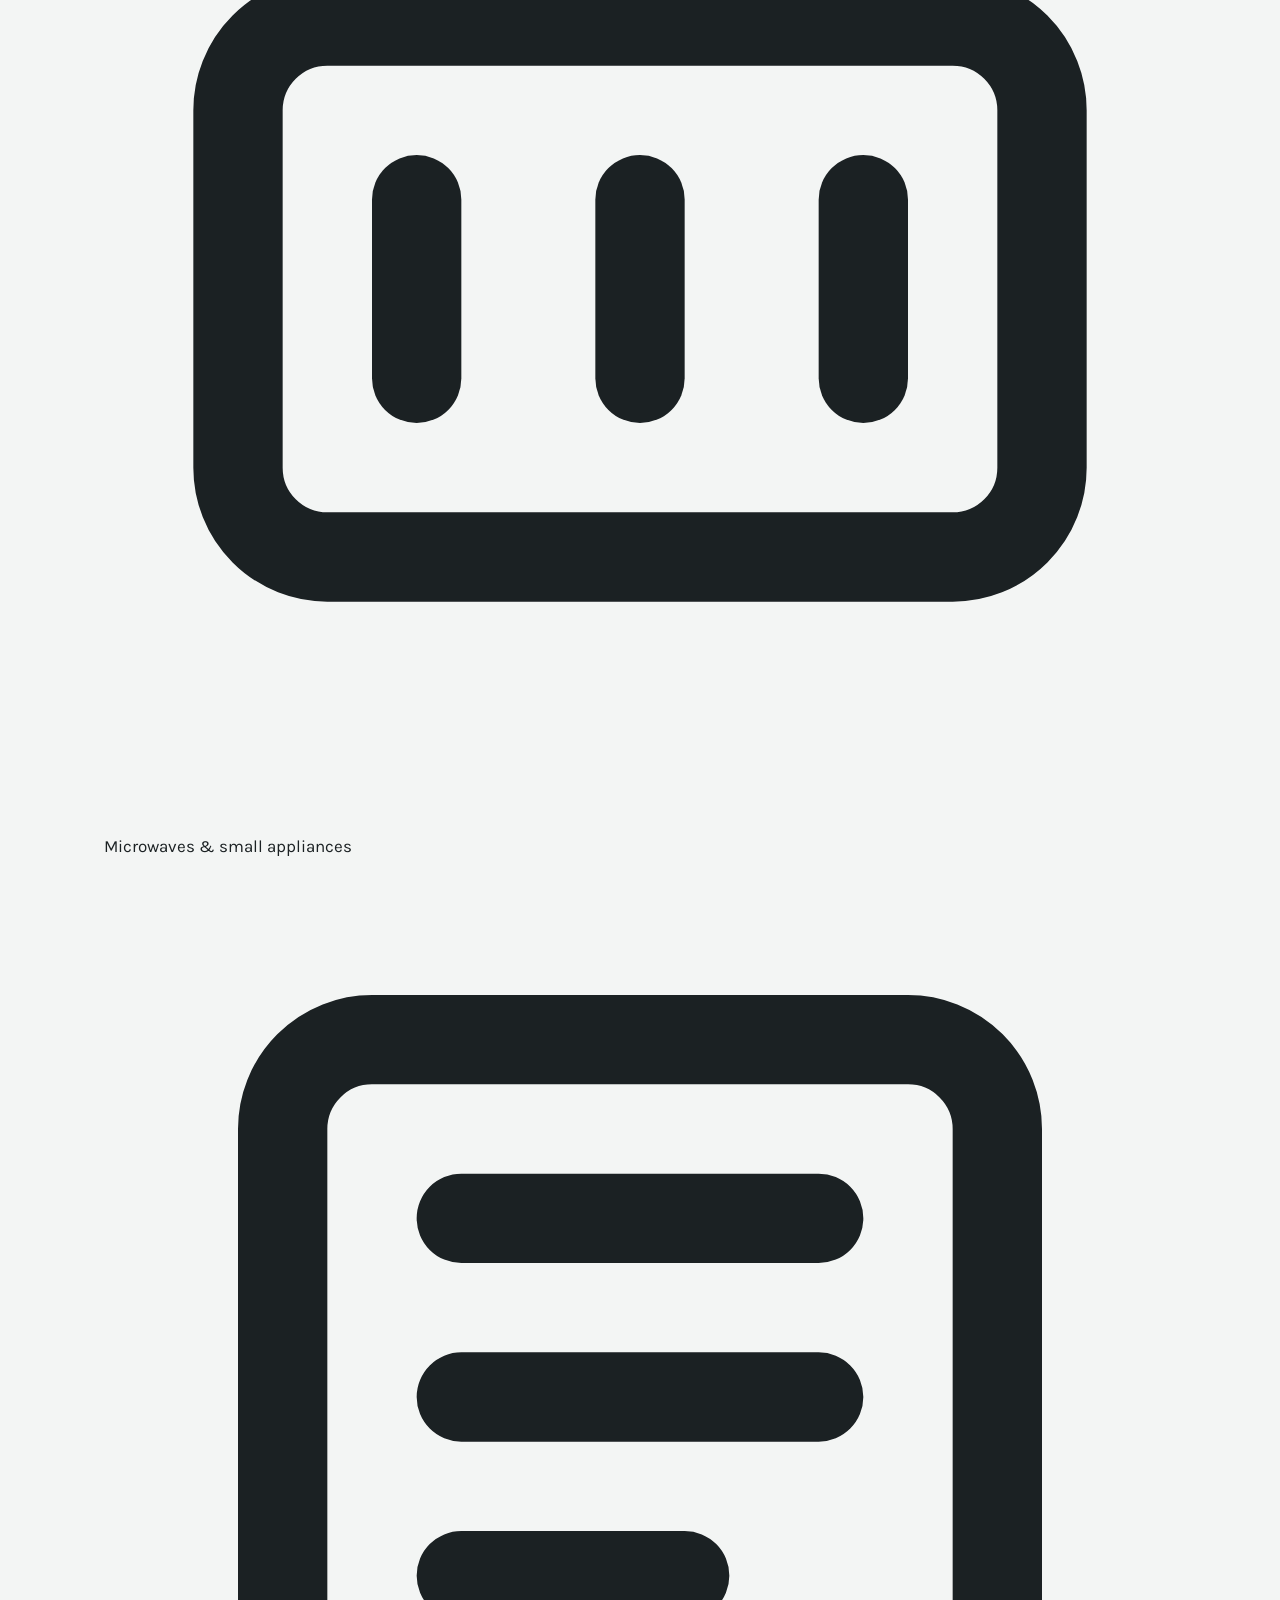
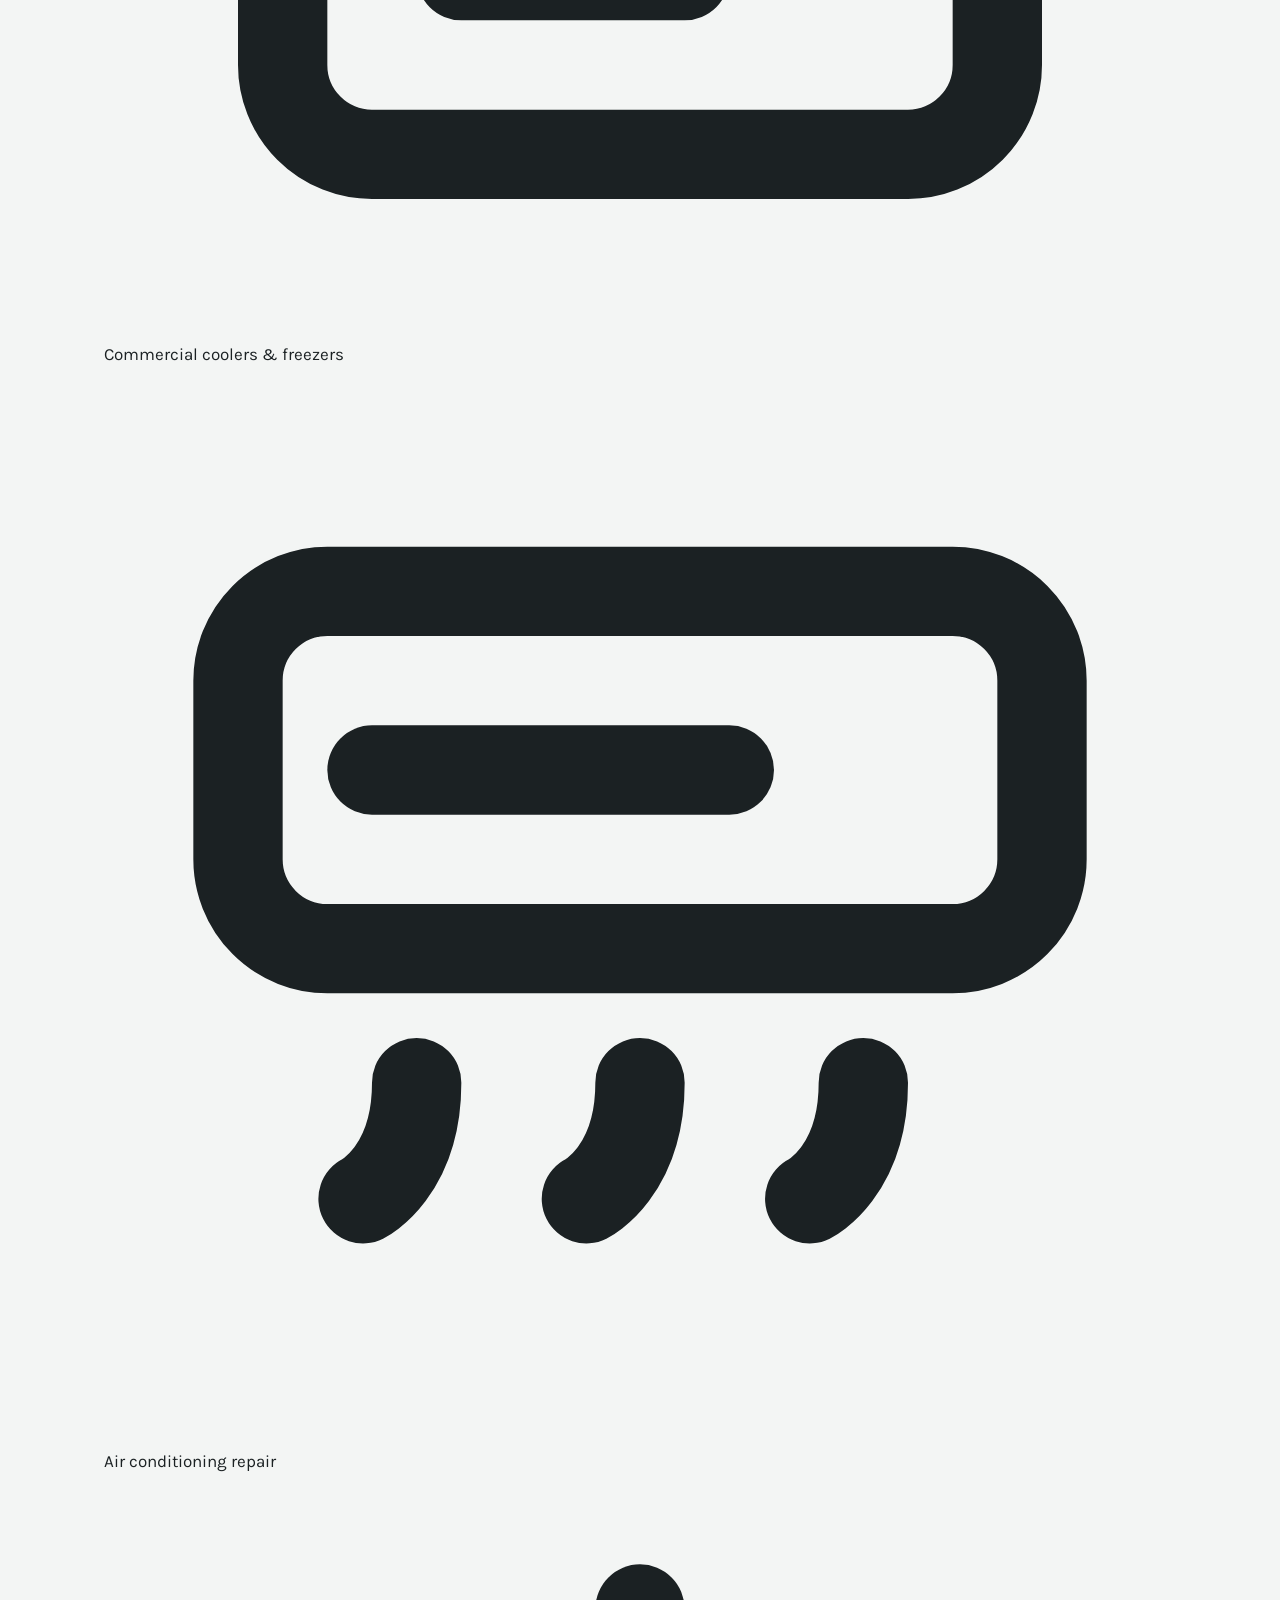
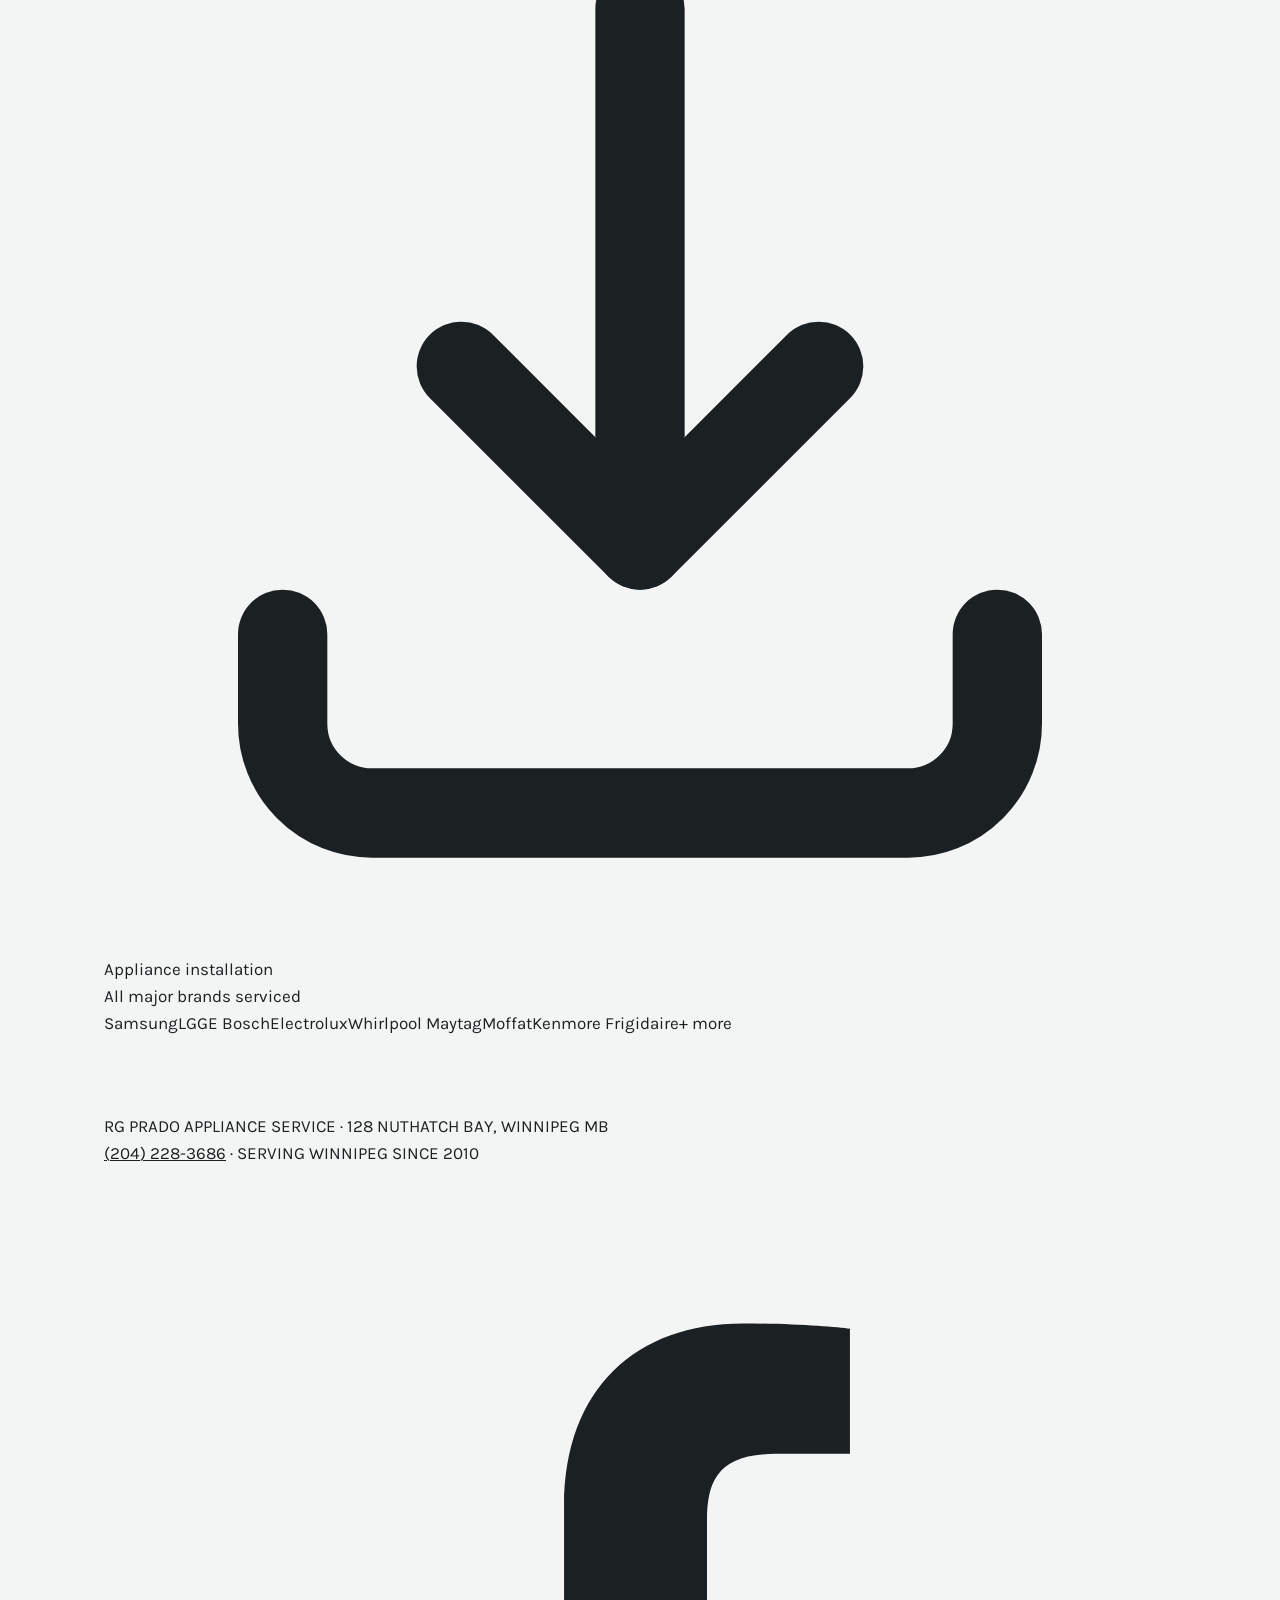
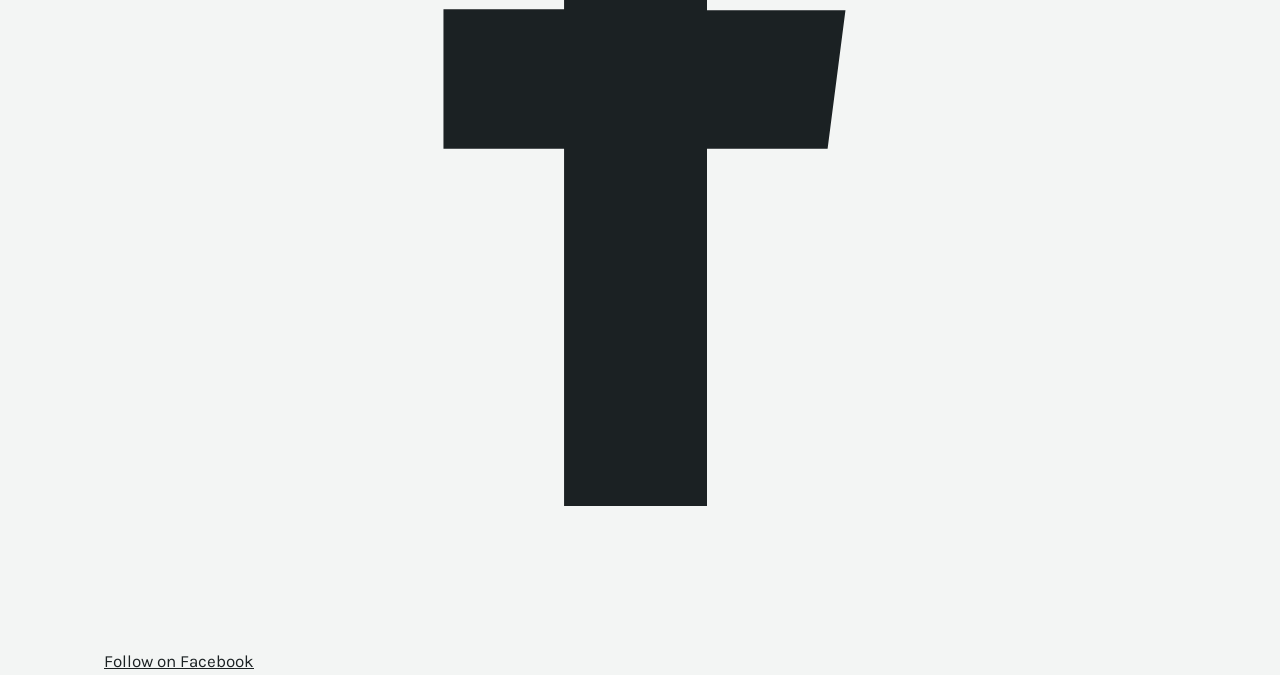
==== commit c759760d: "Add services section with descriptions and brand listings to index.html" ====
--- a/index.html
+++ b/index.html
@@ -118,6 +118,35 @@
         </div>
     </section>
 
+    <!-- services + brands -->
+    <section class="svc" id="services">
+        <div class="wrap">
+            <div class="sec-head reveal">
+                <h2>If it keeps your home running, RG Prado fixes it</h2>
+                <p>Residential and commercial. Repairs, installations, air conditioning, and maintenance.</p>
+            </div>
+            <div class="svc-grid">
+                <div class="svc-item reveal"><svg viewBox="0 0 24 24" fill="none" stroke="currentColor" stroke-width="2" stroke-linecap="round"><rect x="4" y="2" width="16" height="20" rx="2"/><circle cx="12" cy="13" r="5"/><circle cx="8" cy="5.5" r="0.5" fill="currentColor"/><circle cx="11" cy="5.5" r="0.5" fill="currentColor"/></svg>Washers &amp; dryers</div>
+                <div class="svc-item reveal"><svg viewBox="0 0 24 24" fill="none" stroke="currentColor" stroke-width="2" stroke-linecap="round"><rect x="5" y="2" width="14" height="20" rx="2"/><line x1="5" y1="10" x2="19" y2="10"/><line x1="9" y1="5" x2="9" y2="7"/><line x1="9" y1="13" x2="9" y2="16"/></svg>Fridges &amp; freezers</div>
+                <div class="svc-item reveal"><svg viewBox="0 0 24 24" fill="none" stroke="currentColor" stroke-width="2" stroke-linecap="round"><rect x="3" y="4" width="18" height="16" rx="2"/><circle cx="8" cy="9" r="1.6"/><circle cx="16" cy="9" r="1.6"/><line x1="6" y1="15" x2="18" y2="15"/></svg>Stoves &amp; ranges</div>
+                <div class="svc-item reveal"><svg viewBox="0 0 24 24" fill="none" stroke="currentColor" stroke-width="2" stroke-linecap="round"><rect x="4" y="3" width="16" height="18" rx="2"/><line x1="4" y1="8" x2="20" y2="8"/><circle cx="12" cy="14.5" r="3.5"/></svg>Dishwashers</div>
+                <div class="svc-item reveal"><svg viewBox="0 0 24 24" fill="none" stroke="currentColor" stroke-width="2" stroke-linecap="round"><rect x="3" y="6" width="18" height="12" rx="2"/><line x1="7" y1="10" x2="7" y2="14"/><line x1="12" y1="10" x2="12" y2="14"/><line x1="17" y1="10" x2="17" y2="14"/></svg>Microwaves &amp; small appliances</div>
+                <div class="svc-item reveal"><svg viewBox="0 0 24 24" fill="none" stroke="currentColor" stroke-width="2" stroke-linecap="round"><rect x="4" y="4" width="16" height="16" rx="2"/><path d="M8 12h8M8 8h8M8 16h5"/></svg>Commercial coolers &amp; freezers</div>
+                <div class="svc-item reveal"><svg viewBox="0 0 24 24" fill="none" stroke="currentColor" stroke-width="2" stroke-linecap="round"><rect x="3" y="5" width="18" height="8" rx="2"/><line x1="6" y1="9" x2="14" y2="9"/><path d="M7 16c0 2-1.2 2.6-1.2 2.6M12 16c0 2-1.2 2.6-1.2 2.6M17 16c0 2-1.2 2.6-1.2 2.6"/></svg>Air conditioning repair</div>
+                <div class="svc-item reveal"><svg viewBox="0 0 24 24" fill="none" stroke="currentColor" stroke-width="2" stroke-linecap="round" stroke-linejoin="round"><path d="M12 3v12"/><polyline points="8 11 12 15 16 11"/><path d="M4 17v2a2 2 0 0 0 2 2h12a2 2 0 0 0 2-2v-2"/></svg>Appliance installation</div>
+            </div>
+            <div class="reveal">
+                <div class="brands-lede">All major brands serviced</div>
+                <div class="brands">
+                    <span class="b">Samsung</span><span class="b">LG</span><span class="b">GE</span>
+                    <span class="b">Bosch</span><span class="b">Electrolux</span><span class="b">Whirlpool</span>
+                    <span class="b">Maytag</span><span class="b">Moffat</span><span class="b">Kenmore</span>
+                    <span class="b">Frigidaire</span><span class="b">+ more</span>
+                </div>
+            </div>
+        </div>
+    </section>
+
     <!-- footer -->
     <footer>
     <div class="wrap">
--- a/styles.css
+++ b/styles.css
@@ -210,4 +210,36 @@
 .truststrip .lbl{
     font-family:'IBM Plex Mono',monospace;font-size:11px;
     letter-spacing:.12em;text-transform:uppercase;opacity:.85;margin-top:3px;
-    }
+}
+
+/* ---------- sections ---------- */
+section{padding:76px 0}
+.sec-head{max-width:640px;margin-bottom:44px}
+.sec-head h2{
+    font-family:'Zilla Slab',serif;font-weight:700;
+    font-size:clamp(28px,3.4vw,38px);line-height:1.12;color:var(--enamel-deep);
+    margin-bottom:12px;
+}
+.sec-head p{color:#39464A;font-size:17.5px}
+
+/* how it works */
+.steps{display:grid;grid-template-columns:repeat(3,1fr);gap:22px}
+.step{
+    background:var(--white);border:1px solid var(--steel);
+    border-radius:var(--radius);padding:26px 24px;
+    position:relative;
+}
+.step .dot{
+    width:38px;height:38px;border-radius:50%;
+    background:var(--enamel);color:#fff;
+    display:grid;place-items:center;margin-bottom:16px;
+}
+.step .dot svg{width:19px;height:19px}
+.step h3{font-family:'Zilla Slab',serif;font-weight:600;font-size:20px;color:var(--enamel-deep);margin-bottom:8px}
+.step p{font-size:15.5px;color:#39464A}
+.step .free-tag{
+    position:absolute;top:20px;right:20px;
+    font-family:'IBM Plex Mono',monospace;font-size:10.5px;letter-spacing:.1em;
+    color:var(--coil);border:1px solid var(--coil);border-radius:999px;
+    padding:3px 9px;text-transform:uppercase;
+}
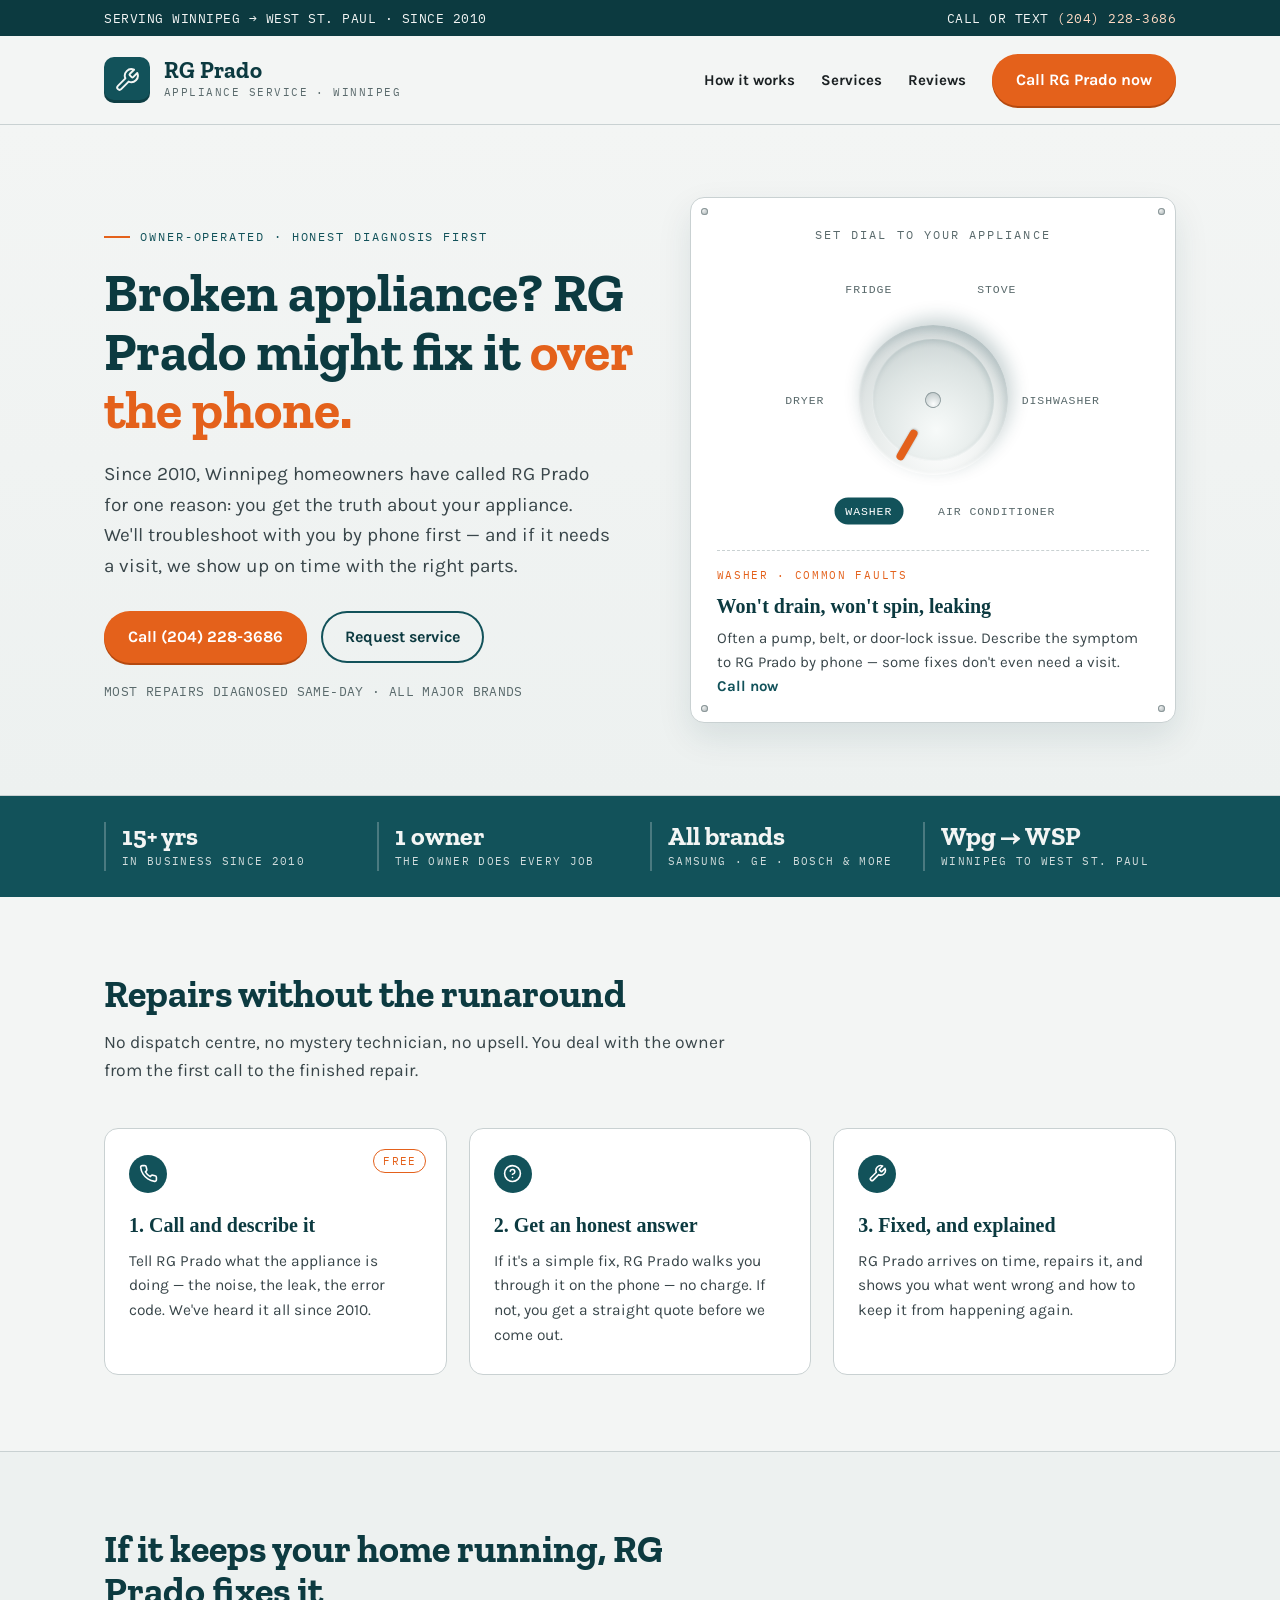
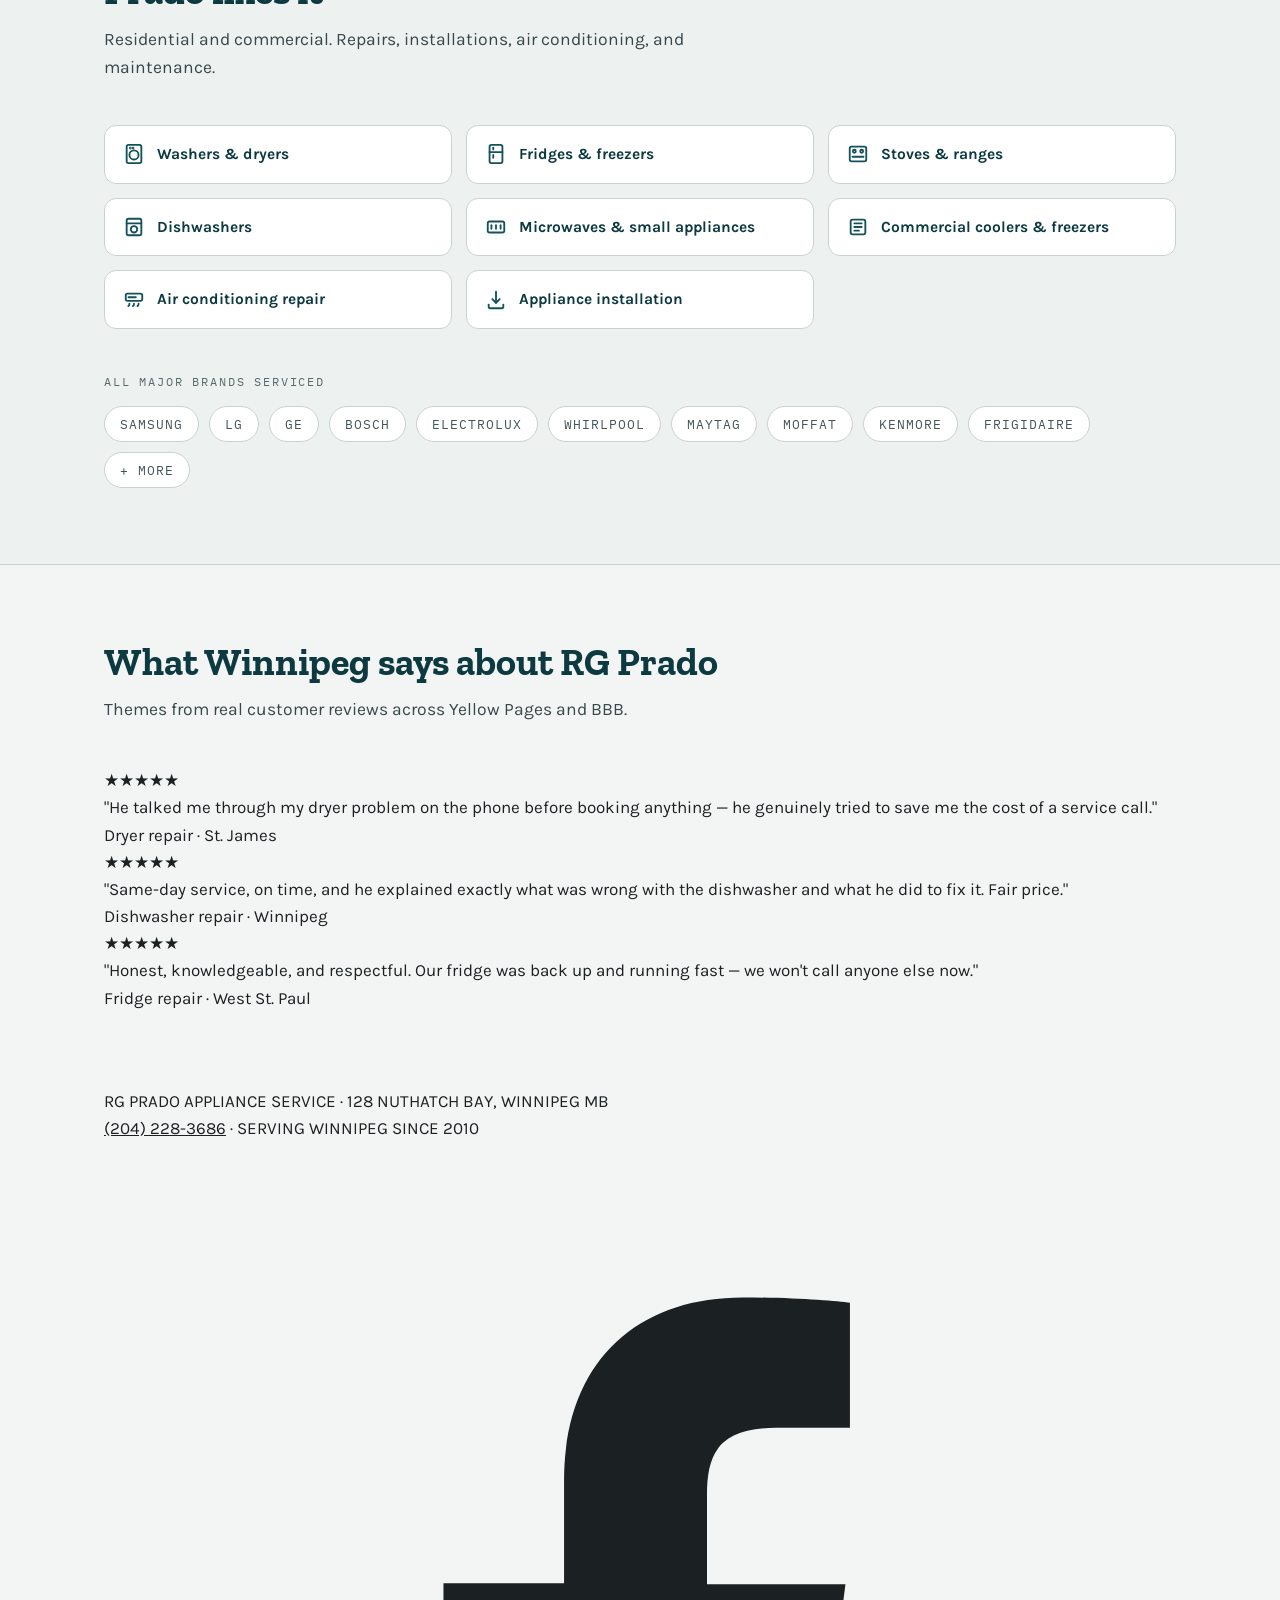
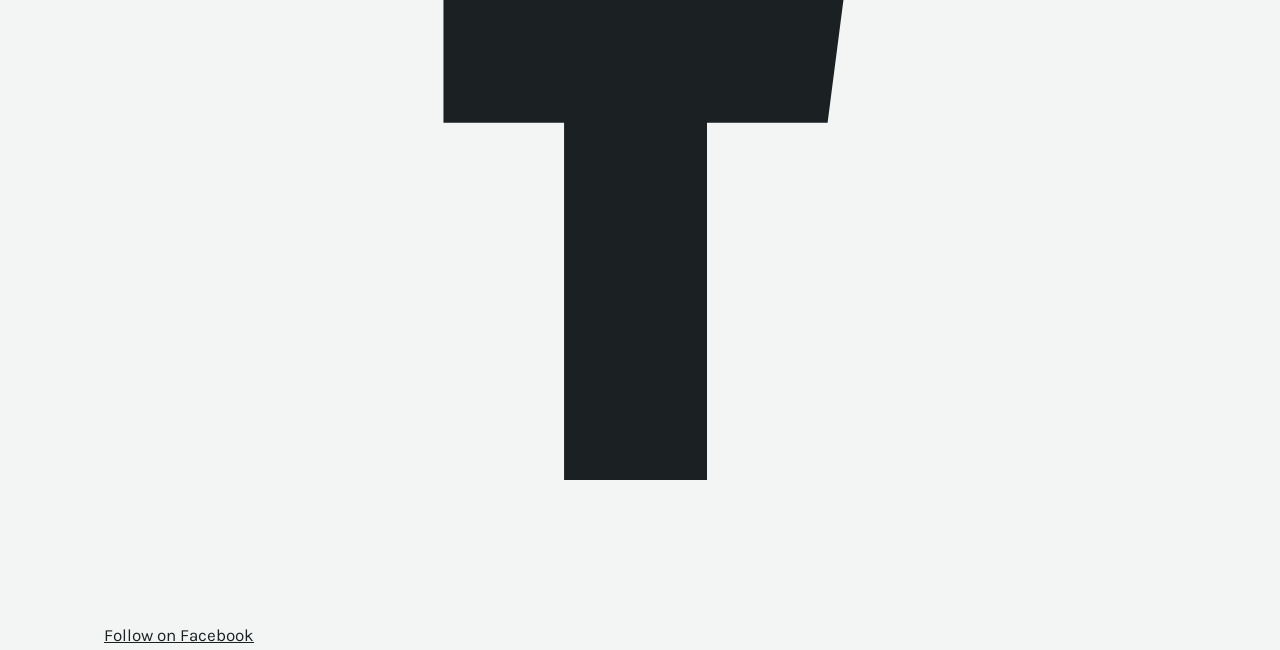
==== commit 4b68653c: "Add customer reviews section to index.html" ====
--- a/index.html
+++ b/index.html
@@ -147,6 +147,33 @@
         </div>
     </section>
 
+    <!-- reviews -->
+    <section id="reviews">
+        <div class="wrap">
+            <div class="sec-head reveal">
+                <h2>What Winnipeg says about RG Prado</h2>
+                <p>Themes from real customer reviews across Yellow Pages and BBB.</p>
+            </div>
+            <div class="reviews-grid">
+                <div class="review reveal">
+                    <div class="stars" aria-label="5 out of 5 stars">★★★★★</div>
+                    <p>"He talked me through my dryer problem on the phone before booking anything — he genuinely tried to save me the cost of a service call."</p>
+                    <div class="who">Dryer repair · St. James</div>
+                </div>
+                <div class="review reveal">
+                    <div class="stars" aria-label="5 out of 5 stars">★★★★★</div>
+                    <p>"Same-day service, on time, and he explained exactly what was wrong with the dishwasher and what he did to fix it. Fair price."</p>
+                    <div class="who">Dishwasher repair · Winnipeg</div>
+                </div>
+                <div class="review reveal">
+                    <div class="stars" aria-label="5 out of 5 stars">★★★★★</div>
+                    <p>"Honest, knowledgeable, and respectful. Our fridge was back up and running fast — we won't call anyone else now."</p>
+                    <div class="who">Fridge repair · West St. Paul</div>
+                </div>
+            </div>
+        </div>
+    </section>
+
     <!-- footer -->
     <footer>
     <div class="wrap">
--- a/styles.css
+++ b/styles.css
@@ -243,3 +243,25 @@
     color:var(--coil);border:1px solid var(--coil);border-radius:999px;
     padding:3px 9px;text-transform:uppercase;
 }
+
+/* services + brands */
+.svc{background:#EDF1F0;border-top:1px solid var(--steel);border-bottom:1px solid var(--steel)}
+.svc-grid{display:grid;grid-template-columns:repeat(3,1fr);gap:14px;margin-bottom:44px}
+.svc-item{
+    background:var(--white);border:1px solid var(--steel);border-radius:12px;
+    padding:16px 18px;display:flex;align-items:center;gap:12px;
+    font-weight:700;font-size:15.5px;color:var(--enamel-deep);
+}
+.svc-item svg{width:22px;height:22px;flex:0 0 auto;color:var(--enamel)}
+.brands{
+    display:flex;flex-wrap:wrap;gap:10px;align-items:center;
+}
+.brands .b{
+    font-family:'IBM Plex Mono',monospace;font-size:12.5px;letter-spacing:.08em;
+    text-transform:uppercase;color:#43555A;
+    border:1px solid var(--steel);border-radius:999px;padding:7px 15px;background:var(--white);
+}
+.brands-lede{
+    font-family:'IBM Plex Mono',monospace;font-size:11.5px;letter-spacing:.16em;
+    text-transform:uppercase;color:#5A6A6C;margin-bottom:14px;
+}
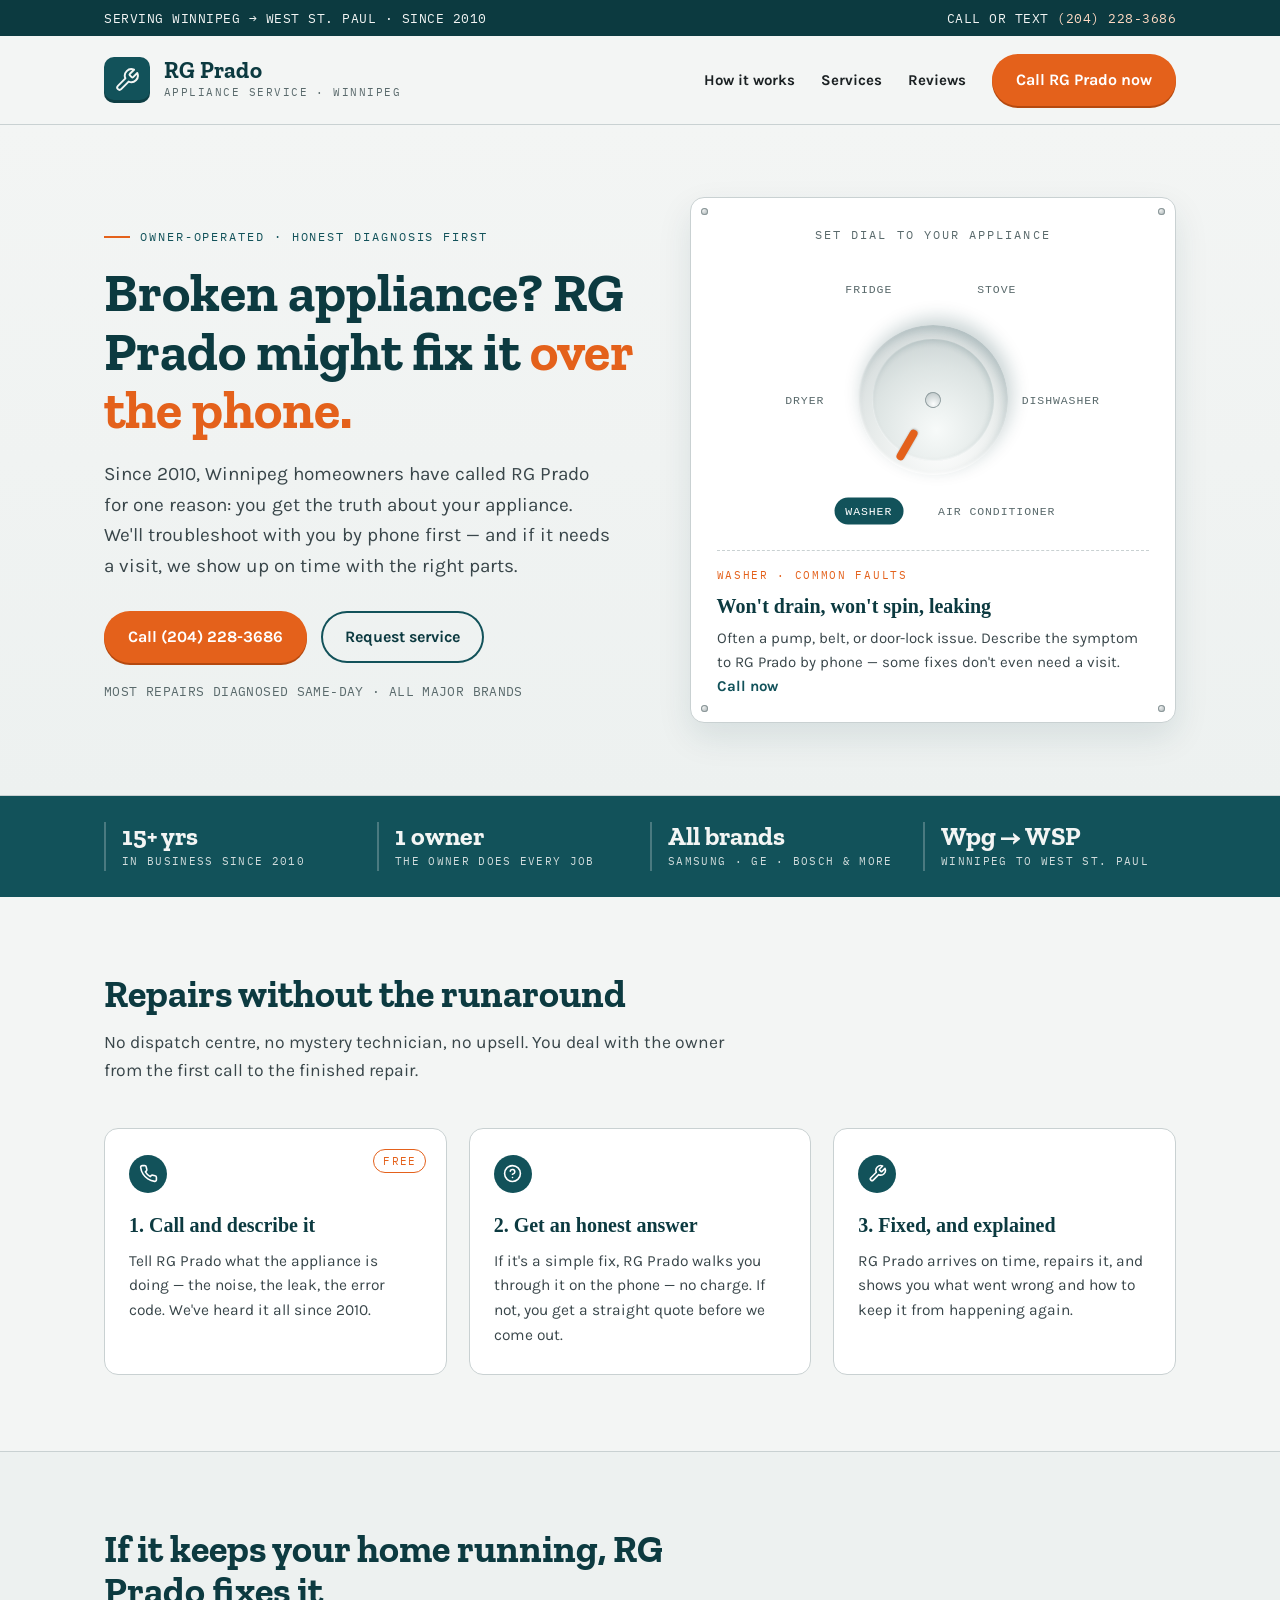
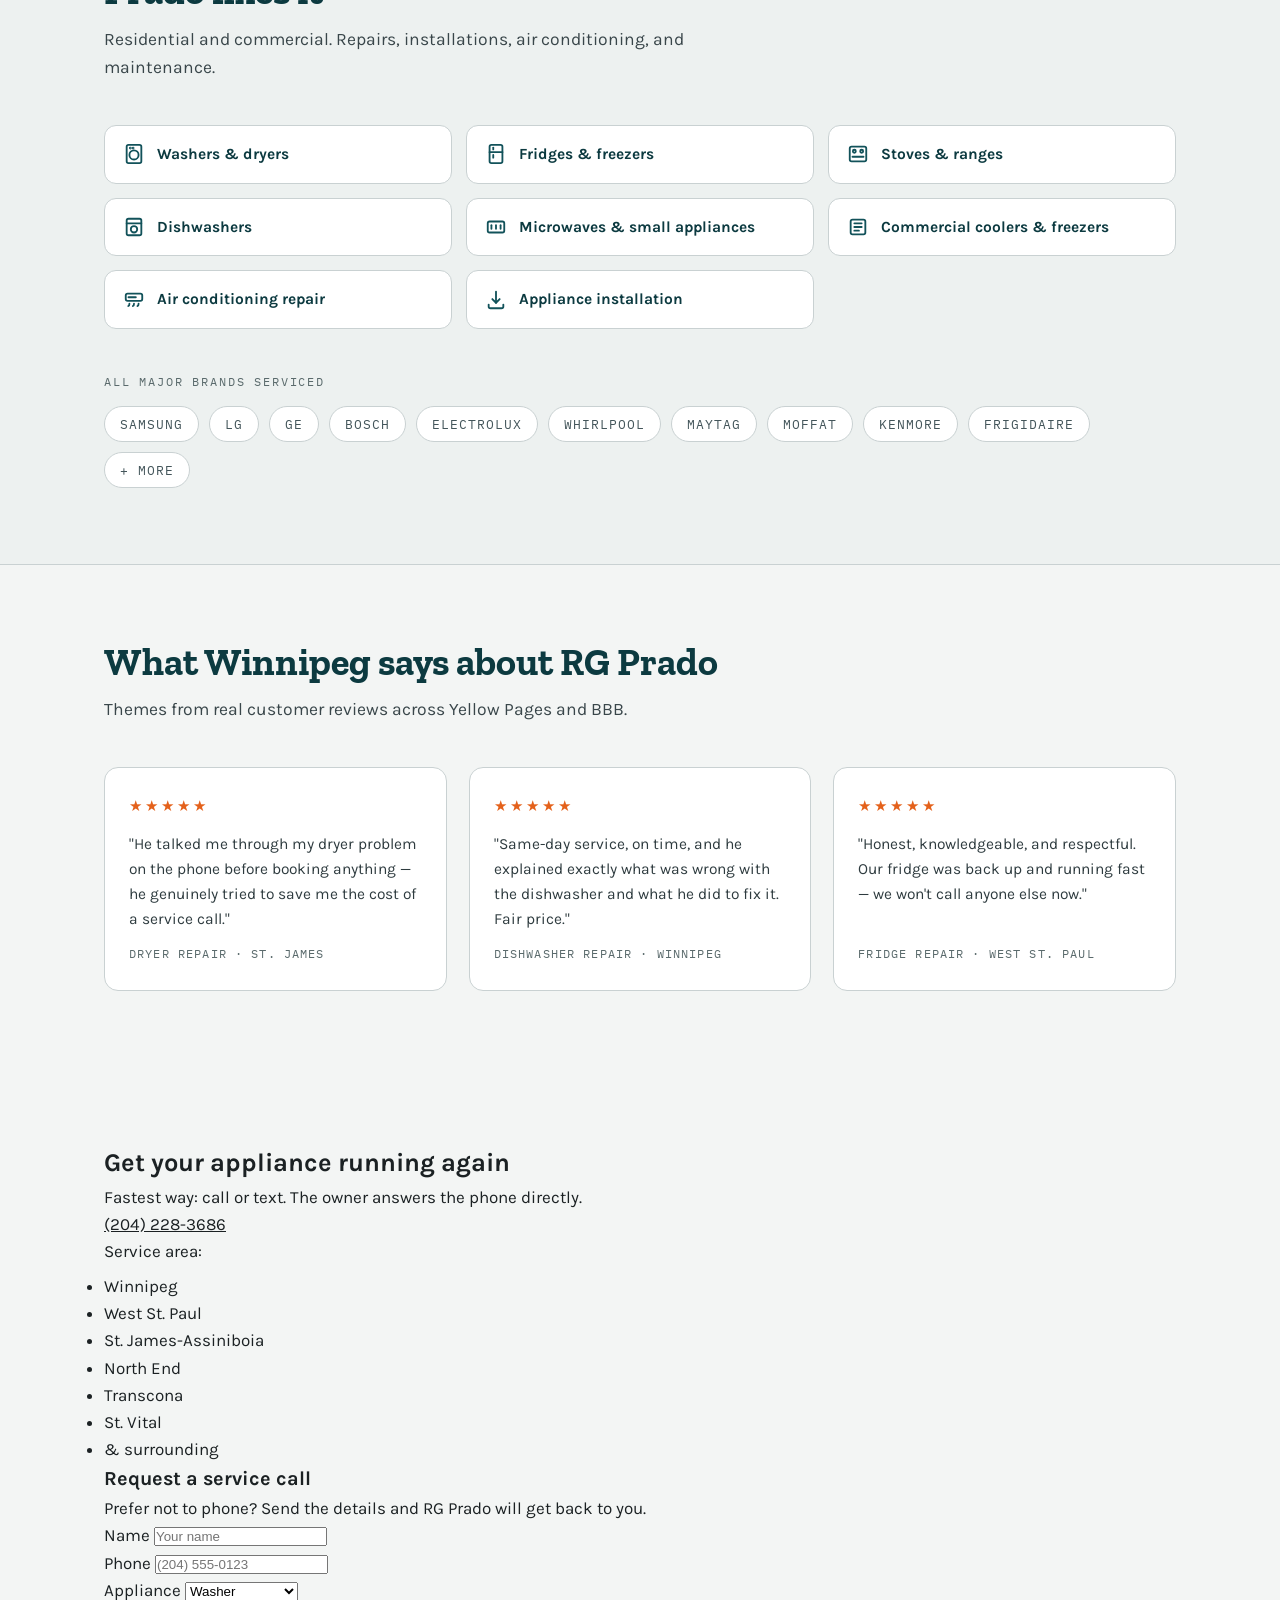
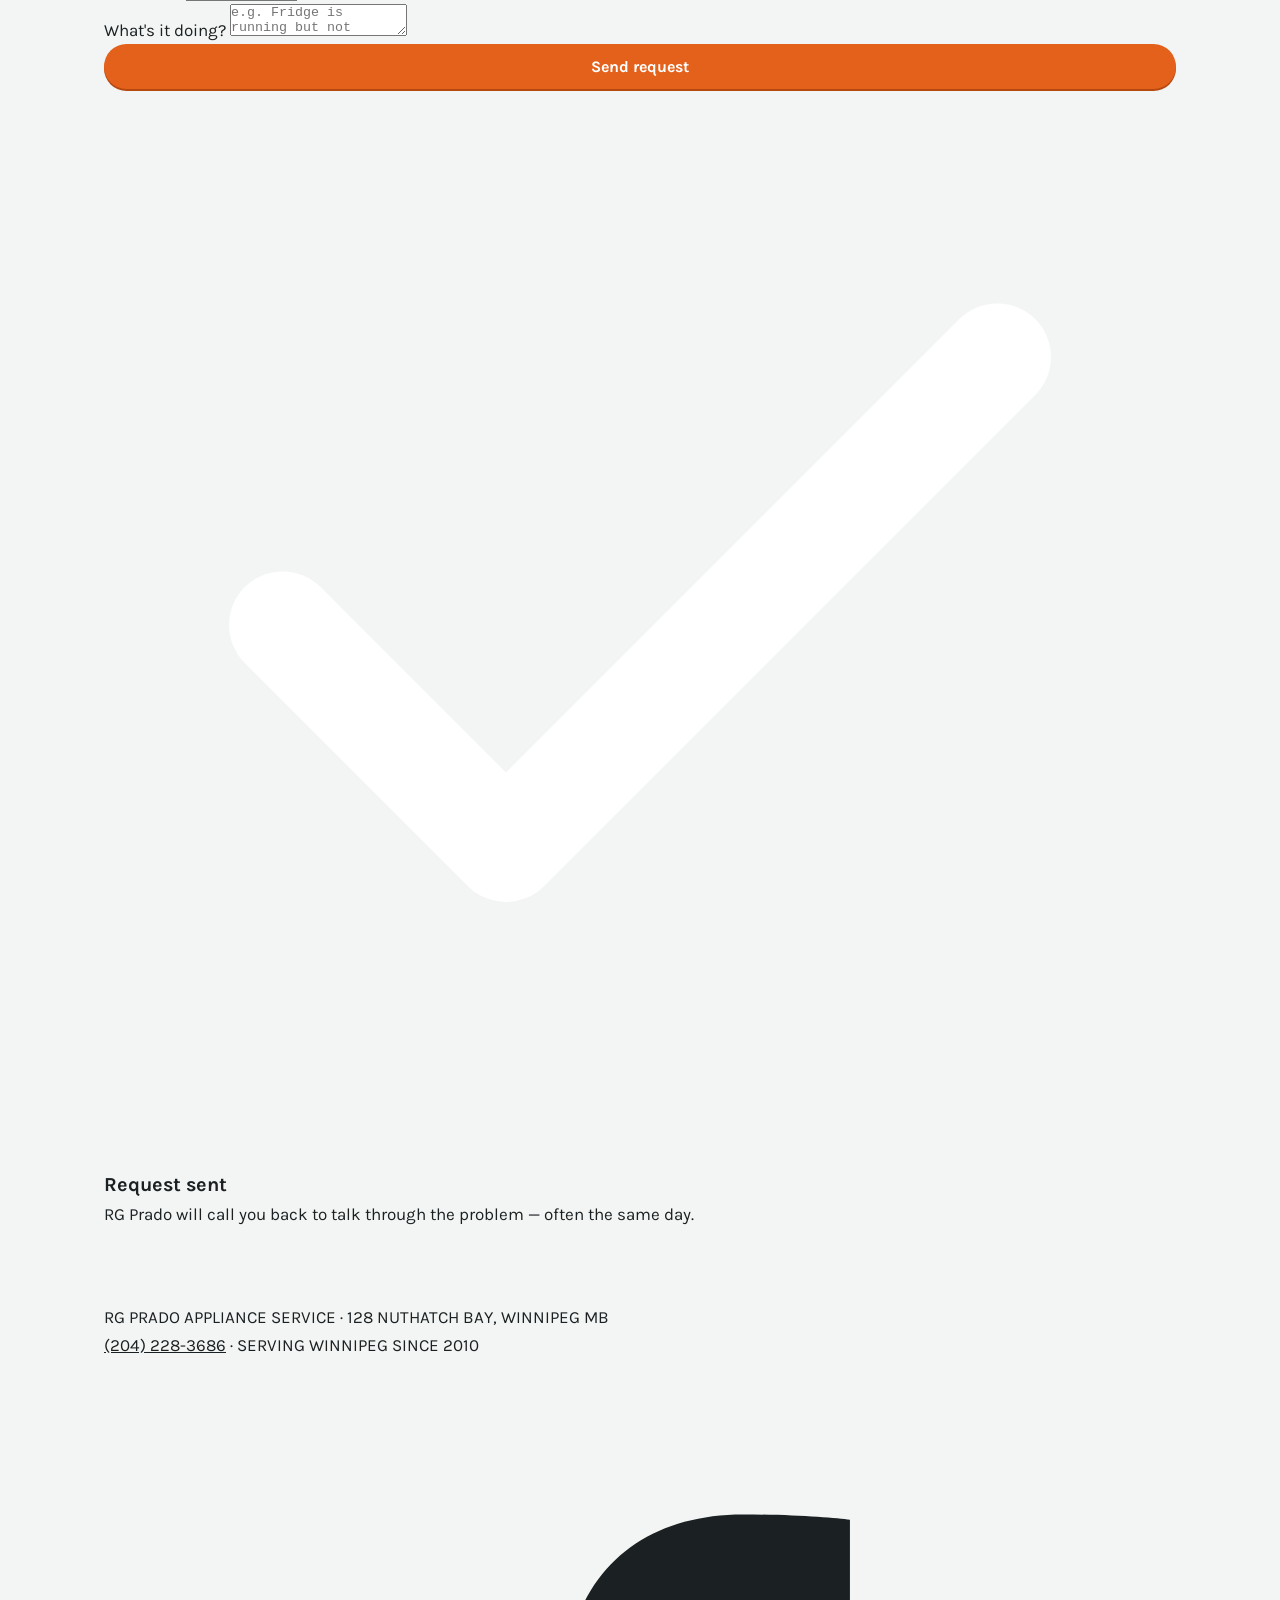
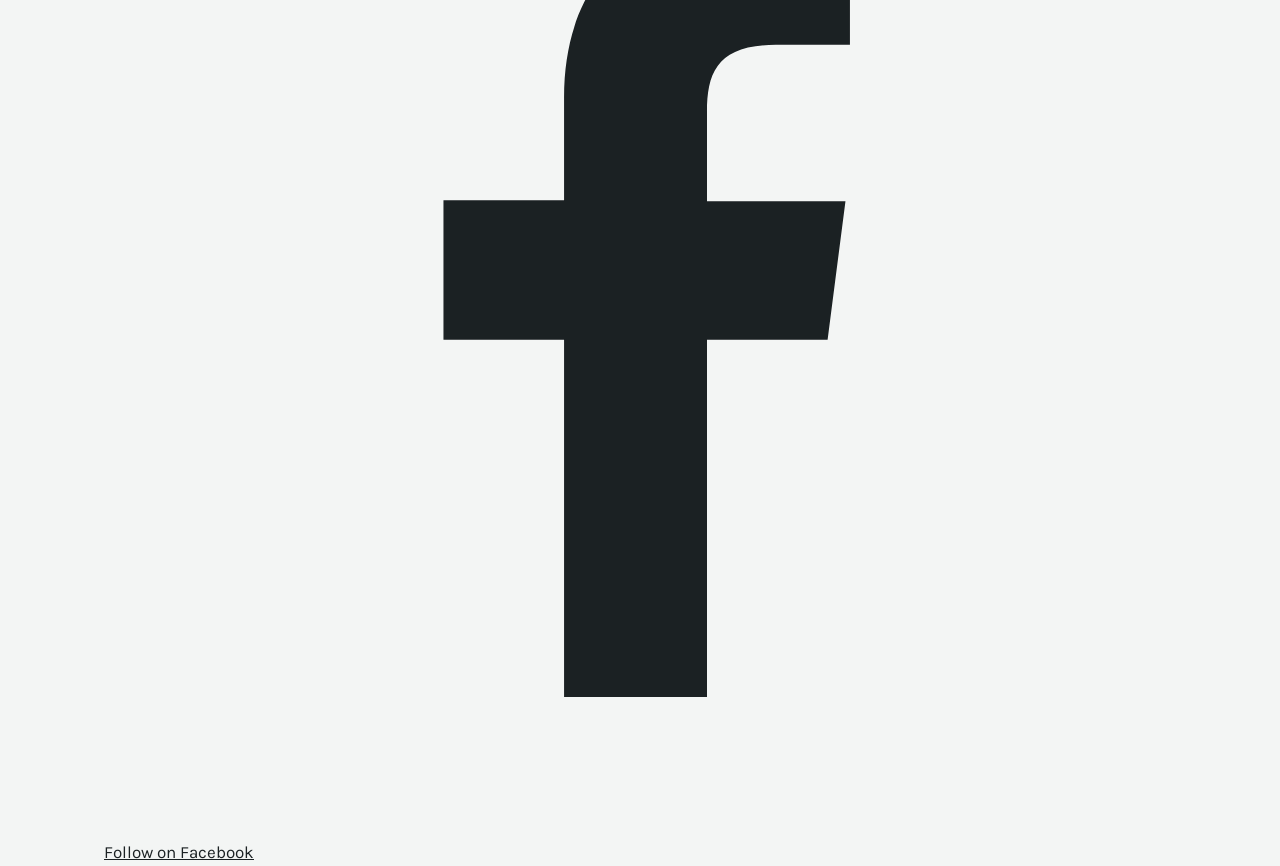
==== commit 2d7aed8f: "Add booking section with service request form to index.html" ====
--- a/index.html
+++ b/index.html
@@ -174,6 +174,57 @@
         </div>
     </section>
 
+    <!-- booking -->
+    <section class="book" id="book">
+        <div class="wrap">
+            <div class="reveal">
+                <h2>Get your appliance running again</h2>
+                <p>Fastest way: call or text. The owner answers the phone directly.</p>
+                <a class="bigphone" href="tel:+12042283686">(204) 228-3686</a>
+                <p style="margin-bottom:8px">Service area:</p>
+                <ul class="area-list">
+                    <li>Winnipeg</li><li>West St. Paul</li><li>St. James-Assiniboia</li>
+                    <li>North End</li><li>Transcona</li><li>St. Vital</li><li>&amp; surrounding</li>
+                </ul>
+            </div>
+            <form class="request reveal" id="reqForm" action="https://formspree.io/f/meebyyav" method="POST">
+                <input type="hidden" name="_subject" value="New service request from your website">
+                <input type="text" name="_gotcha" style="display:none" tabindex="-1" autocomplete="off">
+                <div id="formFields">
+                    <h3>Request a service call</h3>
+                    <p class="formsub">Prefer not to phone? Send the details and RG Prado will get back to you.</p>
+                    <div class="form-row">
+                        <div class="field">
+                            <label for="fName">Name</label>
+                            <input id="fName" name="name" type="text" placeholder="Your name" autocomplete="name" required>
+                        </div>
+                        <div class="field">
+                            <label for="fPhone">Phone</label>
+                            <input id="fPhone" name="phone" type="tel" placeholder="(204) 555-0123" autocomplete="tel" required>
+                        </div>
+                    </div>
+                    <div class="field">
+                        <label for="fAppl">Appliance</label>
+                        <select id="fAppl" name="appliance">
+                            <option>Washer</option><option>Dryer</option><option>Fridge / freezer</option>
+                            <option>Stove / range</option><option>Dishwasher</option><option>Air conditioner</option><option>Other</option>
+                        </select>
+                    </div>
+                    <div class="field">
+                        <label for="fMsg">What's it doing?</label>
+                        <textarea id="fMsg" name="message" placeholder="e.g. Fridge is running but not cooling, started two days ago" required></textarea>
+                    </div>
+                    <button class="btn" type="submit" style="width:100%">Send request</button>
+                </div>
+                <div class="form-done" id="formDone">
+                    <div class="check"><svg viewBox="0 0 24 24" fill="none" stroke="#fff" stroke-width="2.4" stroke-linecap="round" stroke-linejoin="round"><polyline points="20 6 9 17 4 12"/></svg></div>
+                    <h3>Request sent</h3>
+                    <p>RG Prado will call you back to talk through the problem — often the same day.</p>
+                </div>
+            </form>
+        </div>
+    </section>
+
     <!-- footer -->
     <footer>
     <div class="wrap">
--- a/styles.css
+++ b/styles.css
@@ -265,3 +265,16 @@
     font-family:'IBM Plex Mono',monospace;font-size:11.5px;letter-spacing:.16em;
     text-transform:uppercase;color:#5A6A6C;margin-bottom:14px;
 }
+
+/* reviews */
+.reviews-grid{display:grid;grid-template-columns:repeat(3,1fr);gap:22px}
+.review{
+    background:var(--white);border:1px solid var(--steel);border-radius:var(--radius);
+    padding:26px 24px;display:flex;flex-direction:column;gap:14px;
+}
+.stars{color:var(--coil);letter-spacing:3px;font-size:15px}
+.review p{font-size:15.5px;color:#2E3B3F}
+.review .who{
+    margin-top:auto;font-family:'IBM Plex Mono',monospace;
+    font-size:11.5px;letter-spacing:.1em;text-transform:uppercase;color:#5A6A6C;
+}
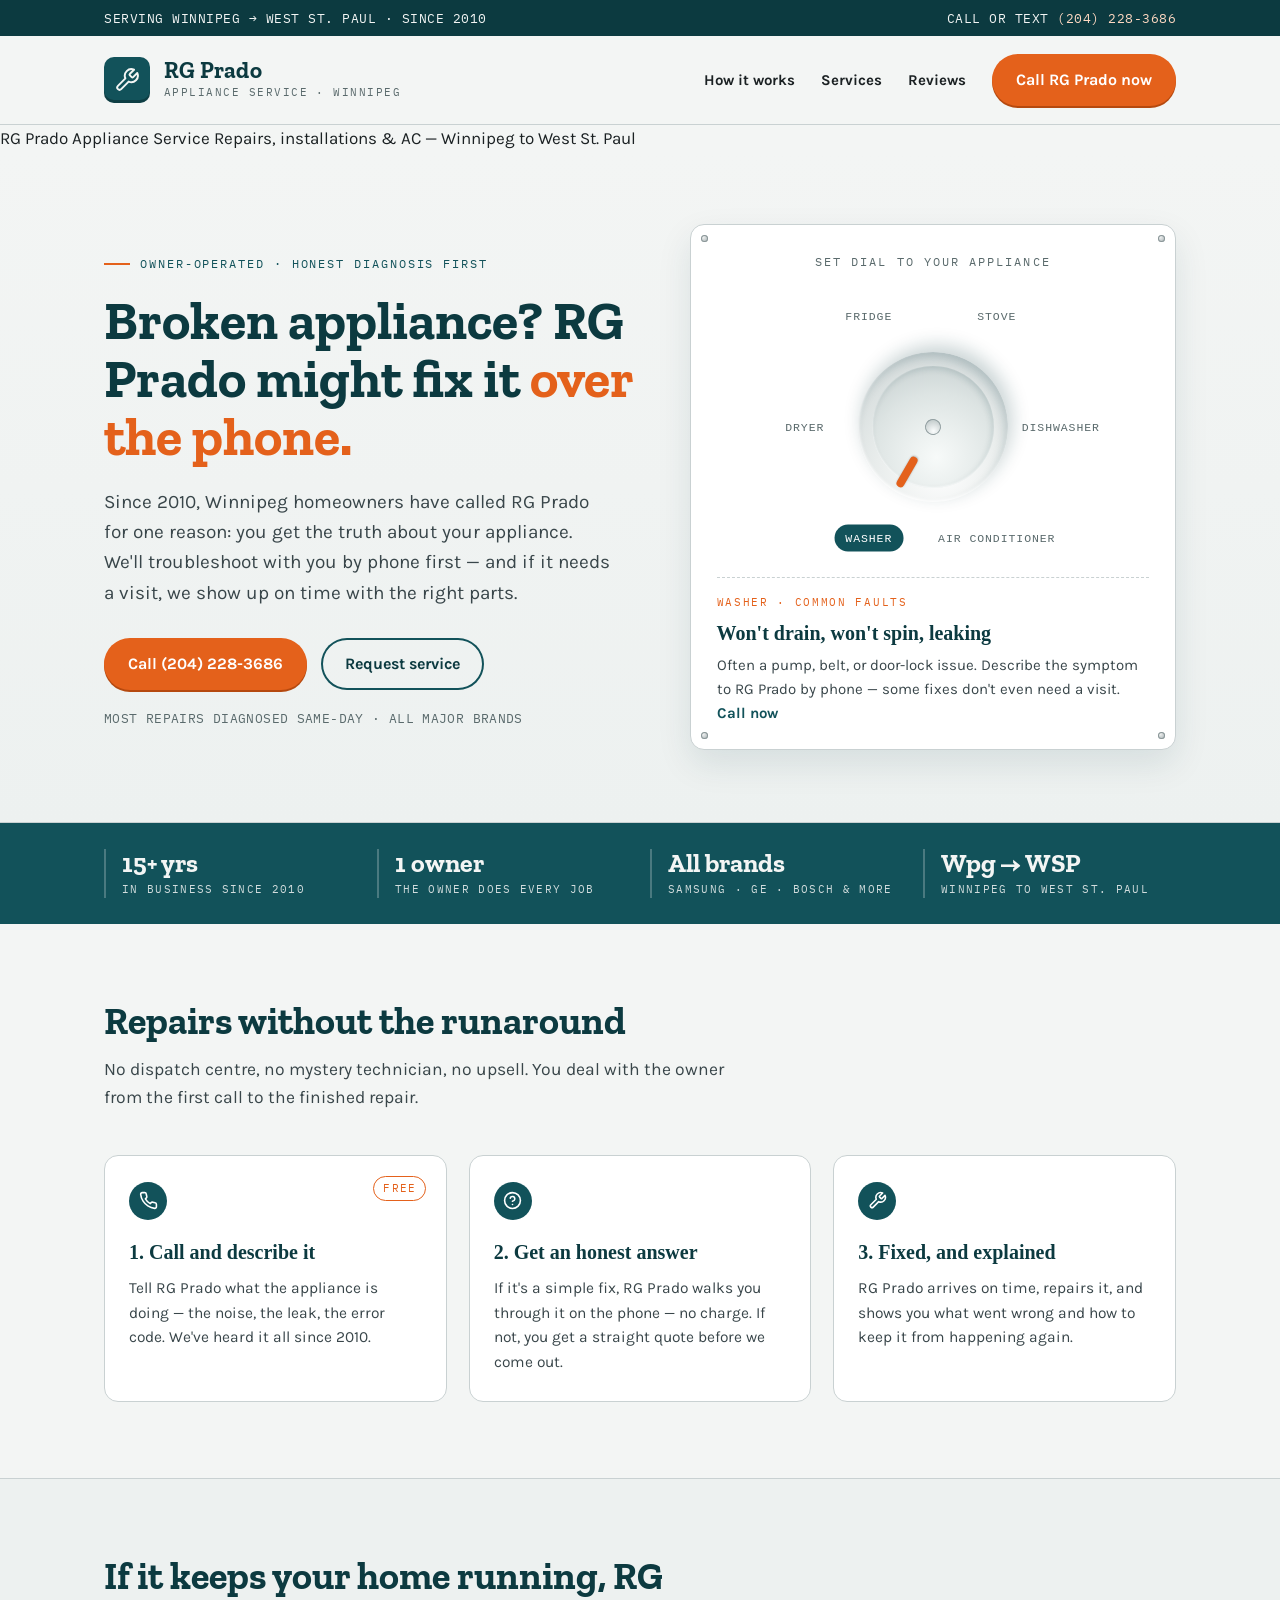
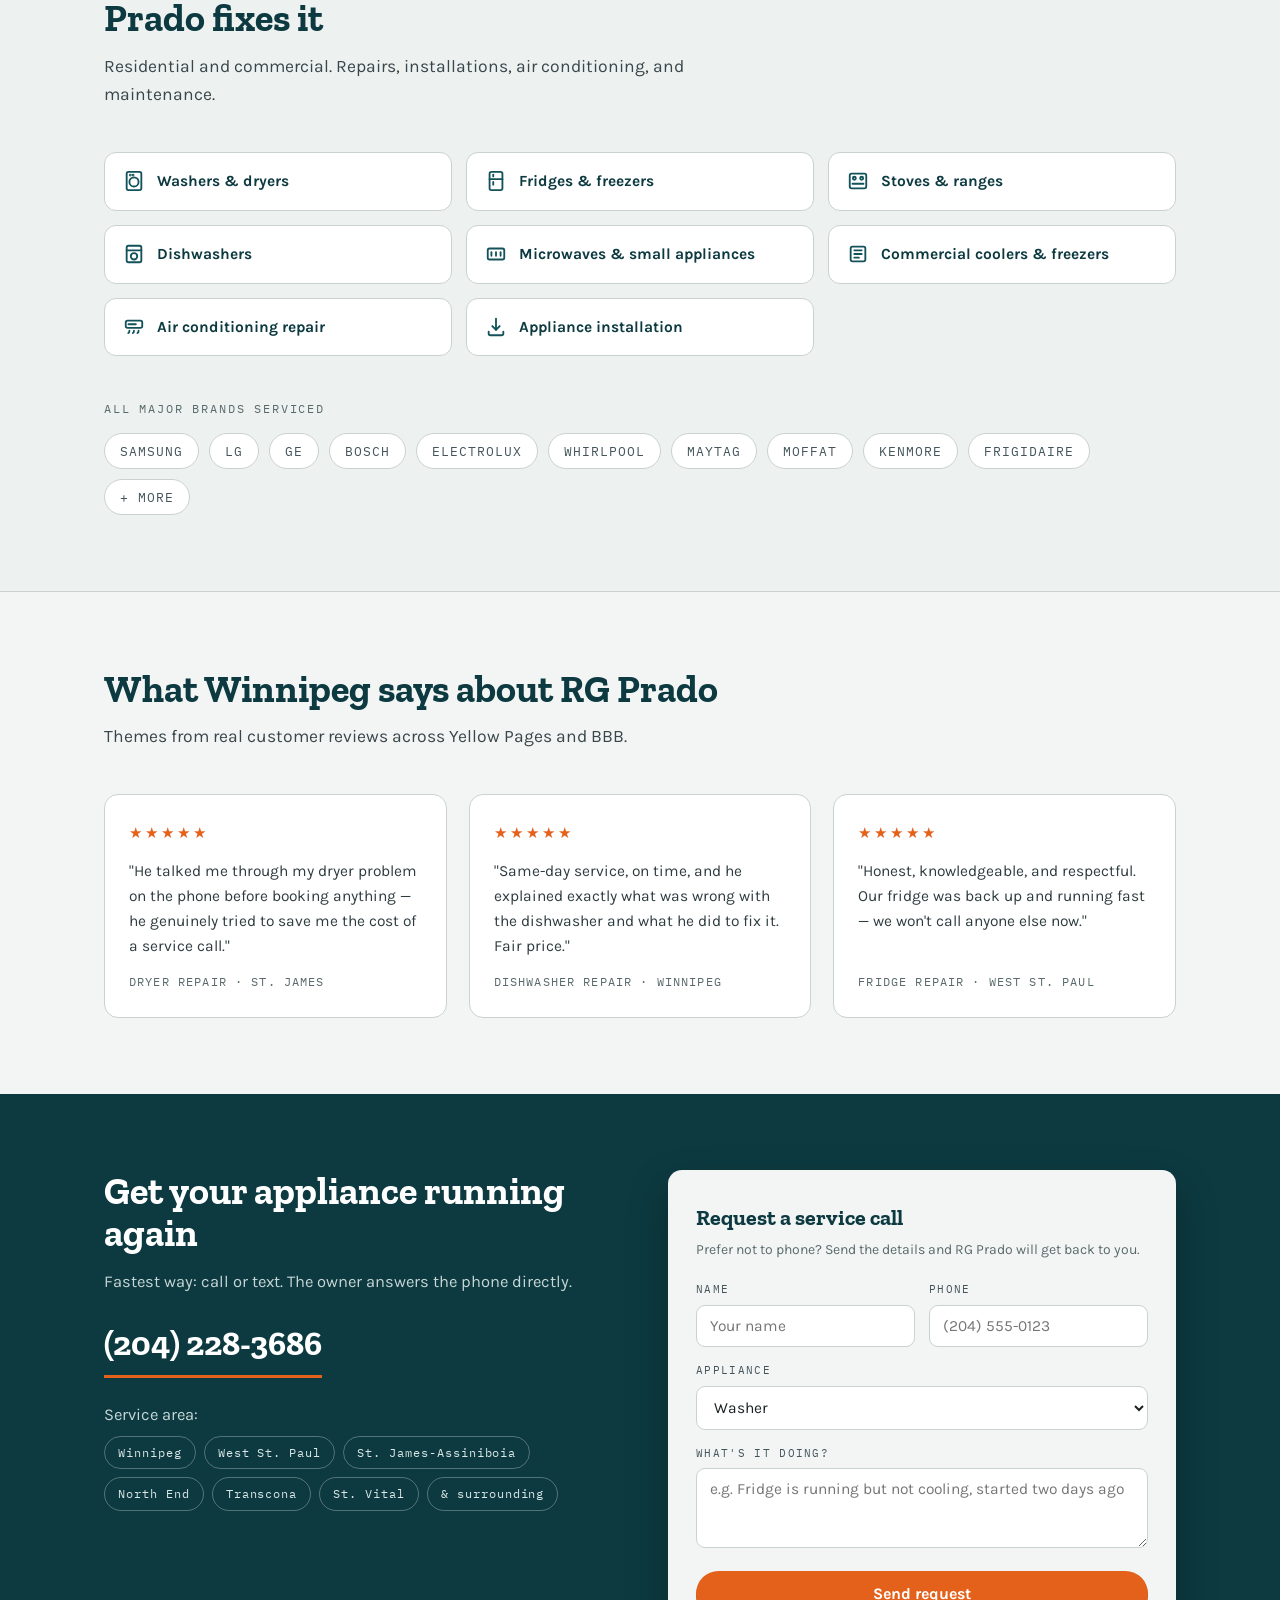
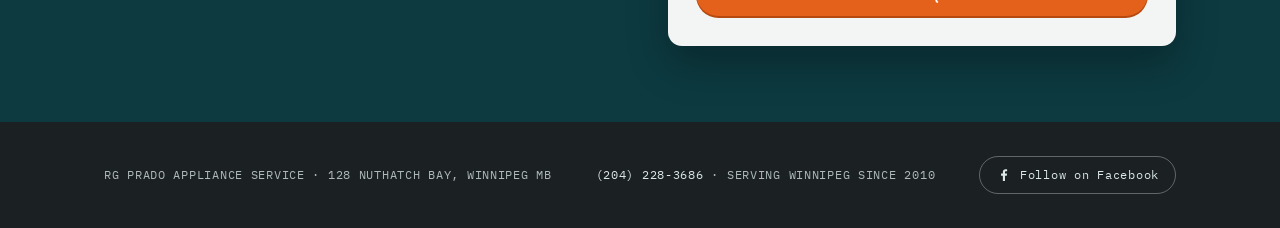
==== commit 4c83eb93: "Add opening photo slideshow with captions to index.html" ====
--- a/index.html
+++ b/index.html
@@ -44,6 +44,15 @@
         </div>
     </header>
 
+    <!-- opening photo slideshow -->
+    <div class="slideshow" id="slideshow" aria-roledescription="carousel" aria-label="RG Prado at work">
+        <div class="slide-cap">
+            <span class="cap-eyebrow">RG Prado Appliance Service</span>
+            <span class="cap-line">Repairs, installations &amp; AC — Winnipeg to West St. Paul</span>
+        </div>
+        <div class="slide-dots" role="tablist" aria-label="Choose slide" id="slideDots"></div>
+    </div>
+
     <!-- hero -->
     <div class="hero" id="top">
         <div class="wrap">
--- a/styles.css
+++ b/styles.css
@@ -278,3 +278,102 @@
     margin-top:auto;font-family:'IBM Plex Mono',monospace;
     font-size:11.5px;letter-spacing:.1em;text-transform:uppercase;color:#5A6A6C;
 }
+
+/* area + booking */
+.book{background:var(--enamel-deep);color:var(--porcelain)}
+.book .wrap{display:grid;grid-template-columns:1fr 1fr;gap:56px;align-items:start}
+.book h2{
+    font-family:'Zilla Slab',serif;font-weight:700;
+    font-size:clamp(28px,3.4vw,38px);line-height:1.12;margin-bottom:14px;color:#fff;
+}
+.book p{color:#C7D6D6;font-size:16.5px;margin-bottom:22px}
+.bigphone{
+    display:inline-block;font-family:'Zilla Slab',serif;font-weight:700;
+    font-size:clamp(26px,3vw,34px);color:#fff;text-decoration:none;
+    border-bottom:3px solid var(--coil);padding-bottom:3px;margin-bottom:24px;
+}
+.area-list{list-style:none;display:flex;flex-wrap:wrap;gap:8px;margin-top:8px}
+.area-list li{
+    font-family:'IBM Plex Mono',monospace;font-size:12px;letter-spacing:.08em;
+    border:1px solid rgba(243,245,244,.3);border-radius:999px;padding:6px 13px;
+    color:#DCE7E7;
+}
+form.request{
+    background:var(--porcelain);color:var(--charcoal);
+    border-radius:var(--radius);padding:30px 28px;
+    box-shadow:0 18px 40px rgba(0,0,0,.28);
+}
+form.request h3{
+    font-family:'Zilla Slab',serif;font-weight:700;font-size:22px;
+    color:var(--enamel-deep);margin-bottom:4px;
+}
+form.request .formsub{font-size:14px;color:#5A6A6C;margin-bottom:20px}
+.field{margin-bottom:15px}
+.field label{
+    display:block;font-family:'IBM Plex Mono',monospace;font-size:11px;
+    letter-spacing:.12em;text-transform:uppercase;color:#43555A;margin-bottom:6px;
+}
+.field input,.field select,.field textarea{
+    width:100%;font-family:'Karla',sans-serif;font-size:15.5px;color:var(--charcoal);
+    background:var(--white);border:1px solid var(--steel);border-radius:9px;
+    padding:11px 13px;
+}
+.field textarea{resize:vertical;min-height:80px}
+.field input:focus,.field select:focus,.field textarea:focus{
+    outline:2px solid var(--enamel);outline-offset:0;border-color:var(--enamel);
+}
+.form-row{display:grid;grid-template-columns:1fr 1fr;gap:14px}
+.form-done{
+    display:none;text-align:center;padding:34px 10px;
+}
+.form-done .check{
+    width:52px;height:52px;border-radius:50%;background:var(--enamel);
+    display:grid;place-items:center;margin:0 auto 14px;
+}
+.form-done .check svg{width:26px;height:26px}
+.form-done h3{font-family:'Zilla Slab',serif;color:var(--enamel-deep);font-size:22px;margin-bottom:6px}
+.form-done p{color:#39464A;font-size:15px;margin:0}
+
+/* footer */
+footer{background:var(--charcoal);color:#AEB9BA;padding:34px 0}
+footer .wrap{display:flex;justify-content:space-between;gap:20px;flex-wrap:wrap;align-items:center}
+footer .fmono{font-family:'IBM Plex Mono',monospace;font-size:12px;letter-spacing:.06em}
+footer a{color:#DCE7E7;text-decoration:none}
+footer a:hover{text-decoration:underline}
+footer .fb-link{
+    display:inline-flex;align-items:center;gap:8px;
+    font-family:'IBM Plex Mono',monospace;font-size:12px;letter-spacing:.06em;
+    color:#DCE7E7;text-decoration:none;
+    border:1px solid rgba(220,231,231,.35);border-radius:999px;
+    padding:8px 16px;
+    transition:border-color .15s ease, color .15s ease;
+}
+footer .fb-link:hover{border-color:var(--coil);color:#fff;text-decoration:none}
+footer .fb-link svg{width:16px;height:16px}
+
+/* reveal on scroll */
+.reveal{opacity:0;transform:translateY(14px);transition:opacity .5s ease, transform .5s ease}
+.reveal.in{opacity:1;transform:none}
+
+@media (prefers-reduced-motion: reduce){
+*{transition:none !important;animation:none !important}
+html{scroll-behavior:auto}
+.reveal{opacity:1;transform:none}
+}
+
+/* ---------- responsive ---------- */
+@media (max-width: 960px){
+.hero .wrap{grid-template-columns:1fr;gap:40px;padding-top:52px;padding-bottom:52px}
+.truststrip .wrap{grid-template-columns:repeat(2,1fr)}
+.steps,.reviews-grid,.svc-grid{grid-template-columns:1fr 1fr}
+.book .wrap{grid-template-columns:1fr;gap:36px}
+nav .navlinks{display:none}
+}
+@media (max-width: 620px){
+.steps,.reviews-grid,.svc-grid{grid-template-columns:1fr}
+.truststrip .wrap{grid-template-columns:1fr 1fr}
+.form-row{grid-template-columns:1fr}
+.knob-wrap{width:250px;height:250px}
+.knob{width:130px;height:130px;margin:-65px 0 0 -65px}
+.topstrip .wrap{flex-direction:column;gap:2px;align-items:flex-start}
+}
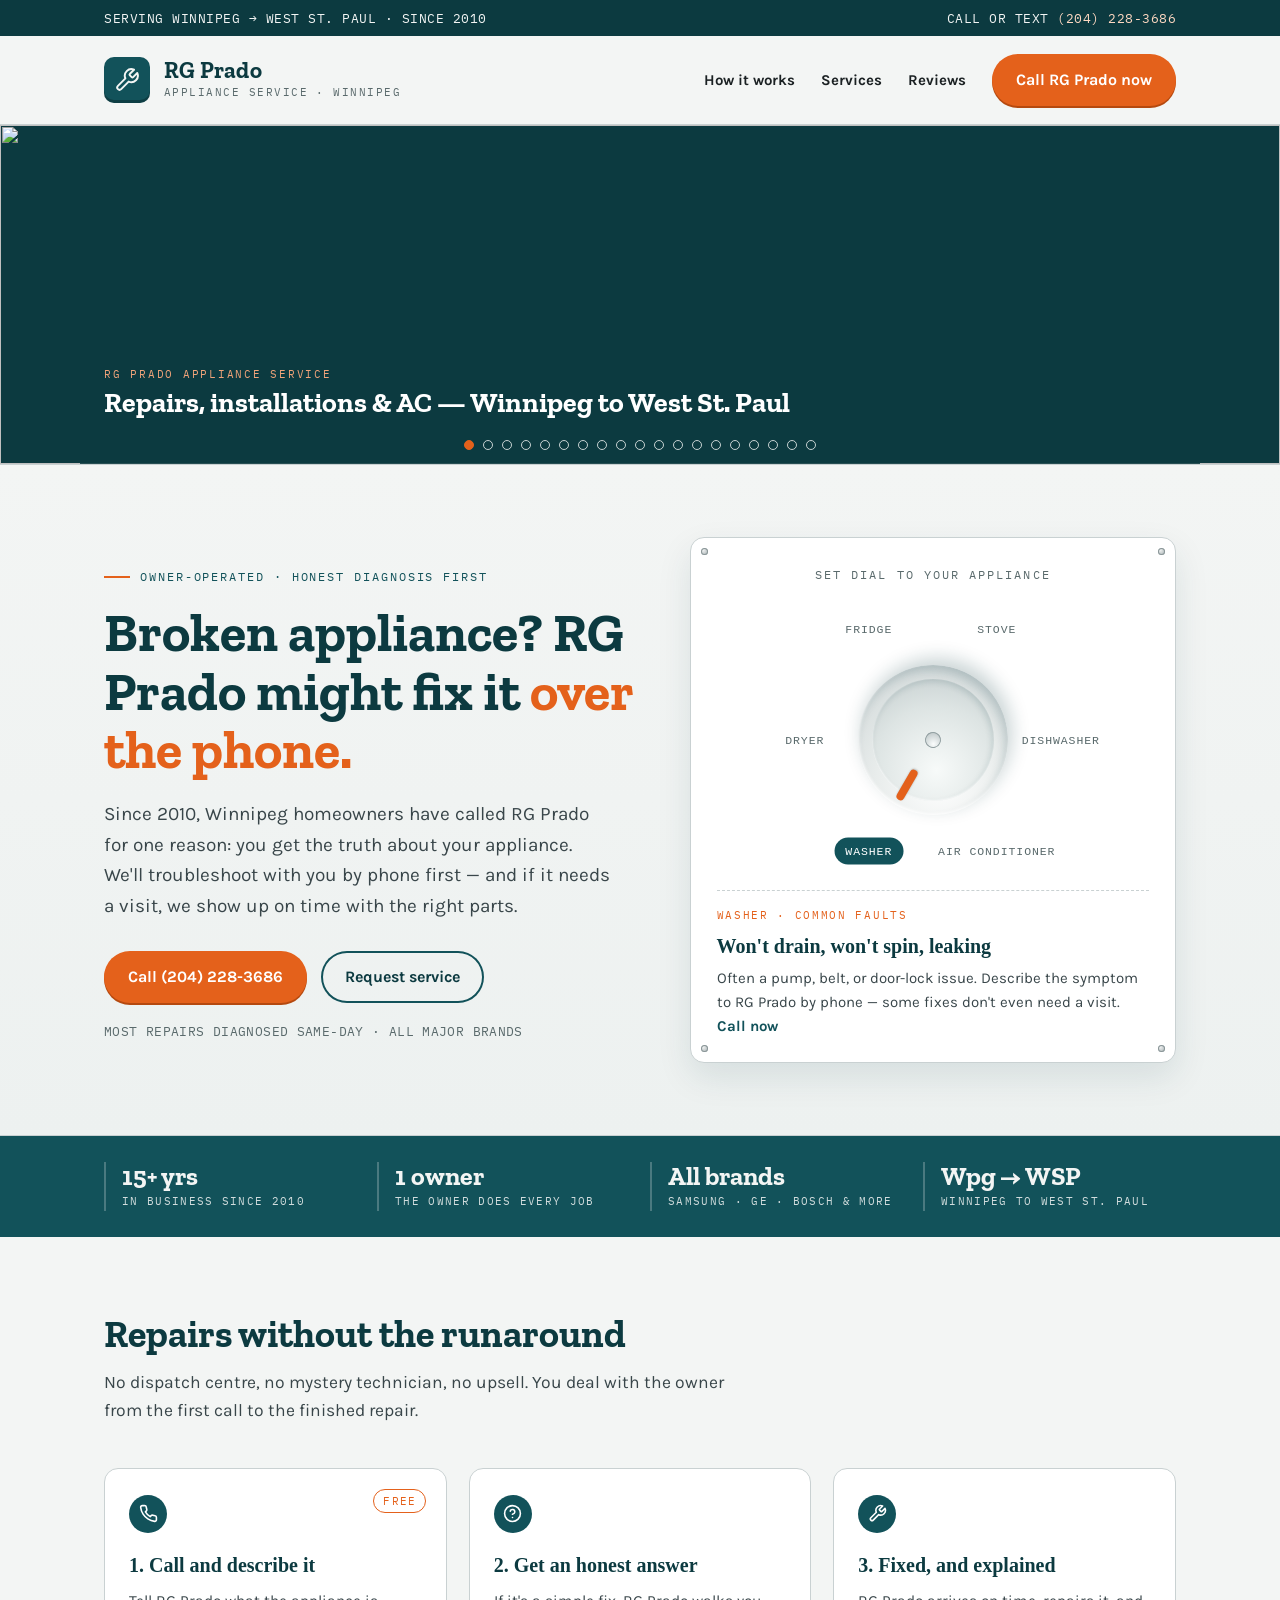
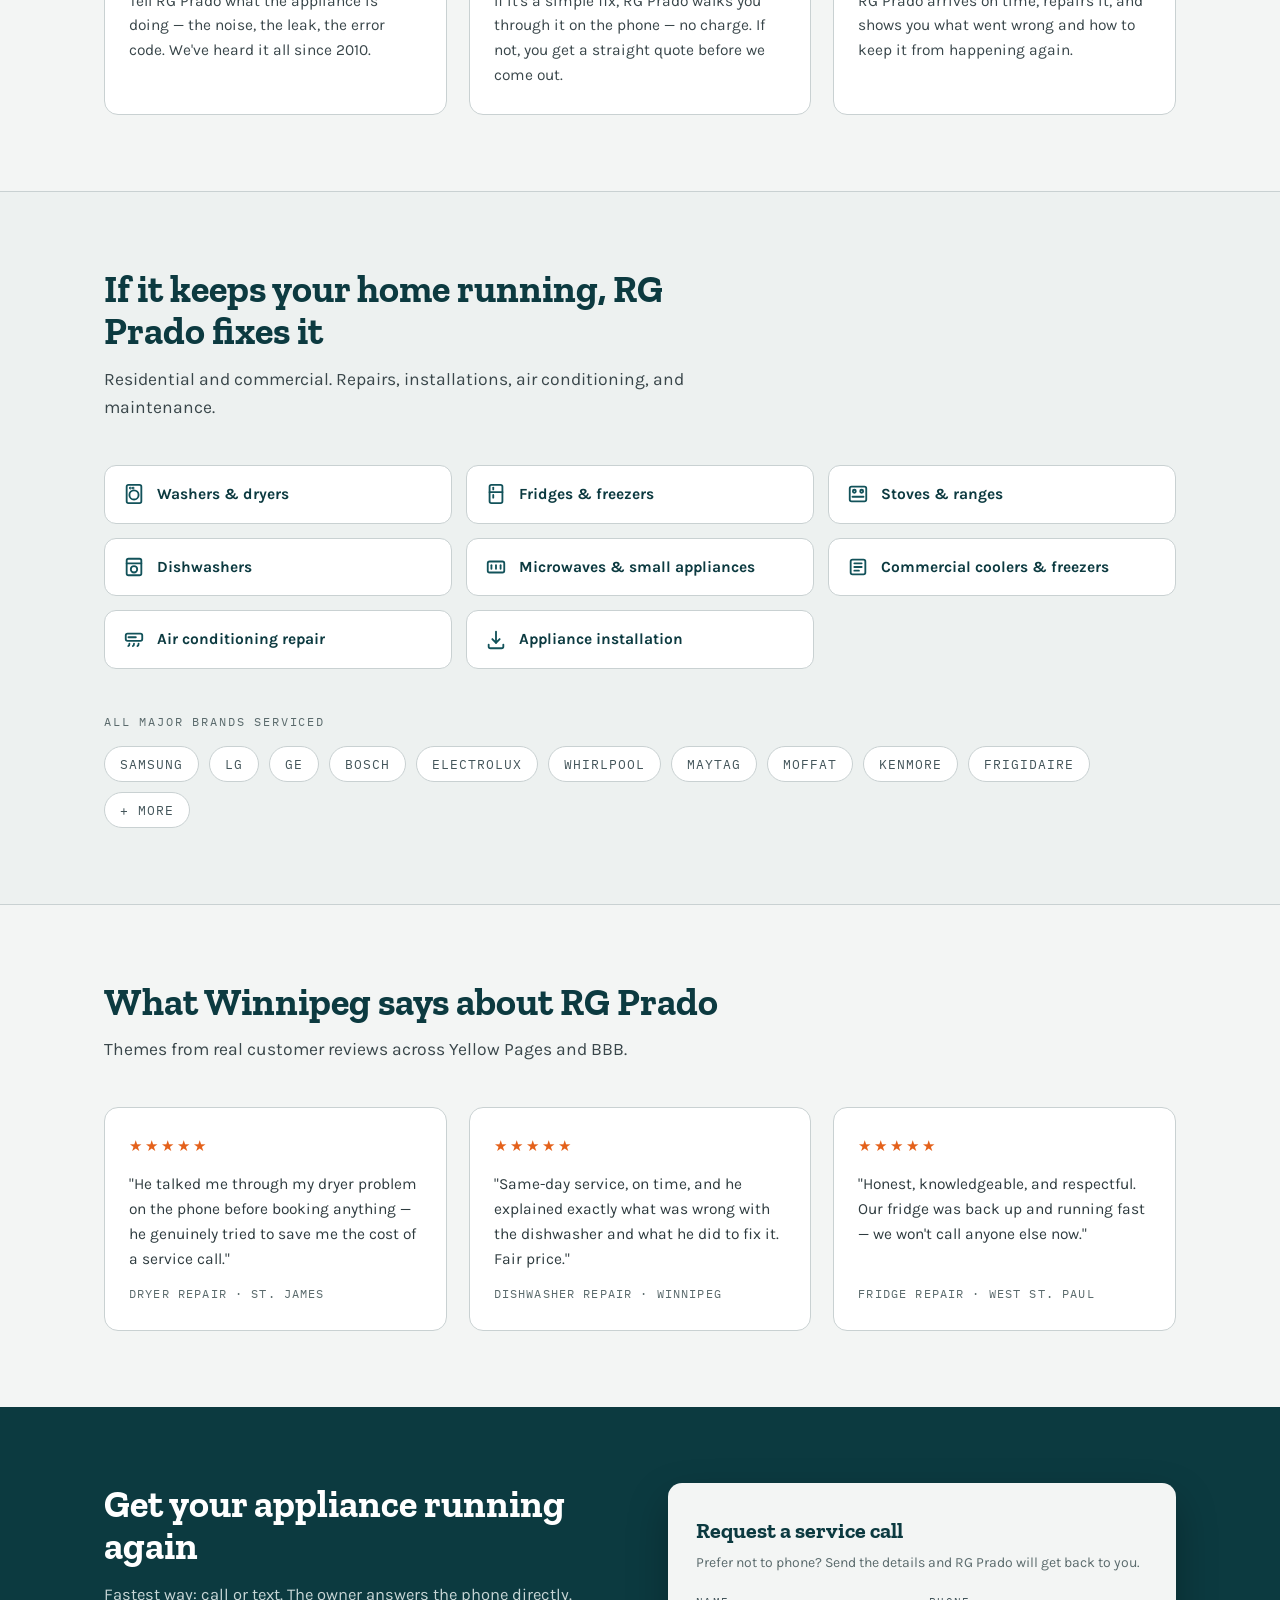
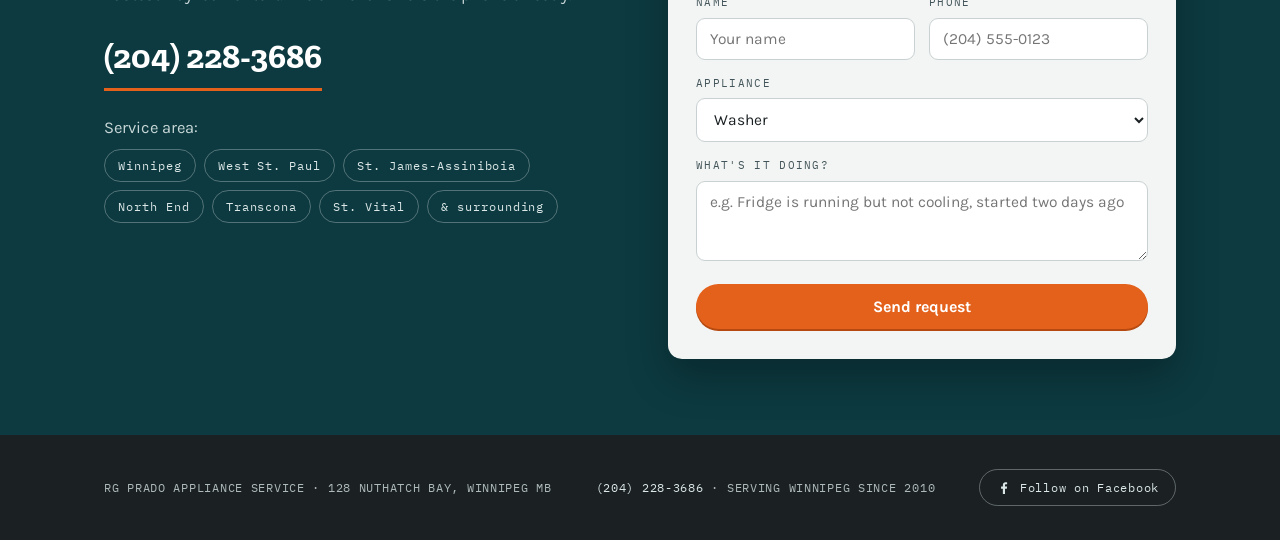
==== commit 118905e2: "Refactor header navigation and enhance styling for better responsiveness" ====
--- a/index.html
+++ b/index.html
@@ -34,12 +34,12 @@
                 </span>
             </a>
             <nav>
-                <span class="navlinks" style="display:flex;gap:26px">
+                <span class="navlinks">
                     <a href="#how">How it works</a>
                     <a href="#services">Services</a>
                     <a href="#reviews">Reviews</a>
                 </span>
-                <a class="btn" href="tel:+12042283686">Call RG Prado now</a>
+                <a class="btn" href="tel:+12042283686">Call <span class="btn-long">RG Prado </span>now</a>
             </nav>
         </div>
     </header>
--- a/styles.css
+++ b/styles.css
@@ -8,16 +8,17 @@
     --steel-soft:#E3E8E8;
     --white:#FFFFFF;
     --radius:14px;
-  }
+}
 *{margin:0;padding:0;box-sizing:border-box}
 html{scroll-behavior:smooth}
 body{
-background:var(--porcelain);
-color:var(--charcoal);
-font-family:'Karla',sans-serif;
-font-size:17px;
-line-height:1.6;
--webkit-font-smoothing:antialiased;
+    background:var(--porcelain);
+    color:var(--charcoal);
+    font-family:'Karla',sans-serif;
+    font-size:17px;
+    line-height:1.6;
+    -webkit-font-smoothing:antialiased;
+    overflow-x:clip;
 }
 .mono{font-family:'IBM Plex Mono',monospace}
 .wrap{max-width:1120px;margin:0 auto;padding:0 24px}
@@ -39,9 +40,17 @@
 
 /* ---------- header / nameplate ---------- */
 header{background:var(--porcelain); border-bottom:1px solid var(--steel);}
-header .wrap{display:flex;align-items:center;justify-content:space-between;
-    padding-top:18px;padding-bottom:18px;gap:24px}
-.nameplate{display:flex;align-items:center;gap:14px;text-decoration:none}
+header .wrap{
+    display:flex;align-items:center;
+    justify-content:space-between;
+    padding-top:18px;padding-bottom:18px;gap:24px;
+    min-width:0;
+}
+.nameplate{
+    display:flex;align-items:center;
+    gap:14px;text-decoration:none;
+    min-width:0;flex-shrink:1;
+}
 .plate-mark{
     width:46px;height:46px;border-radius:10px;
     background:var(--enamel);
@@ -53,6 +62,7 @@
     font-family:'Zilla Slab',serif;
     font-weight:700;font-size:23px;line-height:1.05;
     letter-spacing:.01em;color:var(--enamel-deep);
+    white-space:nowrap;
 }
 .nameplate .sub{
     font-family:'IBM Plex Mono',monospace;
@@ -61,9 +71,12 @@
 }
 nav{display:flex;gap:26px;align-items:center}
 nav a{
-text-decoration:none;font-weight:700;font-size:15px;color:var(--charcoal);
+    text-decoration:none;font-weight:700;font-size:15px;color:var(--charcoal);
+    white-space:nowrap;
+    /* transition:color .15s ease; */
 }
 nav a:hover{color:var(--enamel)}
+.navlinks{display:flex;gap:26px}
 .btn{
     display:inline-block;
     background:var(--coil);color:#fff;
@@ -368,6 +381,9 @@
 .steps,.reviews-grid,.svc-grid{grid-template-columns:1fr 1fr}
 .book .wrap{grid-template-columns:1fr;gap:36px}
 nav .navlinks{display:none}
+header .wrap{gap:14px}
+.nameplate .sub{display:none}
+.btn-long{display:none}
 }
 @media (max-width: 620px){
 .steps,.reviews-grid,.svc-grid{grid-template-columns:1fr}
@@ -376,4 +392,69 @@
 .knob-wrap{width:250px;height:250px}
 .knob{width:130px;height:130px;margin:-65px 0 0 -65px}
 .topstrip .wrap{flex-direction:column;gap:2px;align-items:flex-start}
-}
+.btn-long{display:none}
+nav .btn{padding:11px 18px;font-size:15px}
+.nameplate{gap:10px}
+.plate-mark{width:38px;height:38px}
+.plate-mark svg{width:22px;height:22px}
+}
+
+/* ---------- opening slideshow ---------- */
+.slideshow{
+  position:relative;
+  height:340px;
+  background:var(--enamel-deep);
+  border-bottom:1px solid var(--steel);
+  overflow:hidden;
+}
+.slide{
+  position:absolute;inset:0;
+  opacity:0;transition:opacity .8s ease;
+  background-size:cover;background-position:center;
+}
+.slide.is-active{opacity:1;z-index:1}
+
+.slide-bg{
+  position:absolute;inset:0;
+  background-size:cover;background-position:center;
+  filter:blur(18px) brightness(.55);
+  transform:scale(1.1); /* hides blur's soft edges */
+}
+
+.slide-img{
+  position:absolute;inset:0;
+  width:100%;height:100%;
+  object-fit:contain;
+  z-index:1;
+}
+.slide-cap{
+  position:absolute;left:0;right:0;bottom:0;z-index:2;
+  padding:26px 24px 44px;
+  background:linear-gradient(180deg,transparent 0%,rgba(12,58,64,.85) 90%);
+  display:flex;flex-direction:column;gap:4px;
+  max-width:1120px;margin:0 auto;
+}
+.cap-eyebrow{
+  font-family:'IBM Plex Mono',monospace;font-size:11px;
+  letter-spacing:.16em;text-transform:uppercase;color:#F0A379;
+}
+.cap-line{
+  font-family:'Zilla Slab',serif;font-weight:700;
+  font-size:clamp(20px,2.6vw,28px);color:#fff;line-height:1.15;
+}
+.slide-dots{
+  position:absolute;bottom:14px;left:0;right:0;z-index:3;
+  display:flex;justify-content:center;gap:9px;
+}
+.slide-dots button{
+  width:10px;height:10px;border-radius:50%;
+  border:1px solid rgba(243,245,244,.8);
+  background:transparent;cursor:pointer;padding:0;
+}
+.slide-dots button[aria-selected="true"]{background:var(--coil);border-color:var(--coil)}
+@media (max-width:620px){
+  .slideshow{height:240px}
+  .slide .ph svg{width:100px;height:100px}
+  .slide-dots{gap:6px}
+  .slide-dots button{width:7px;height:7px}
+}
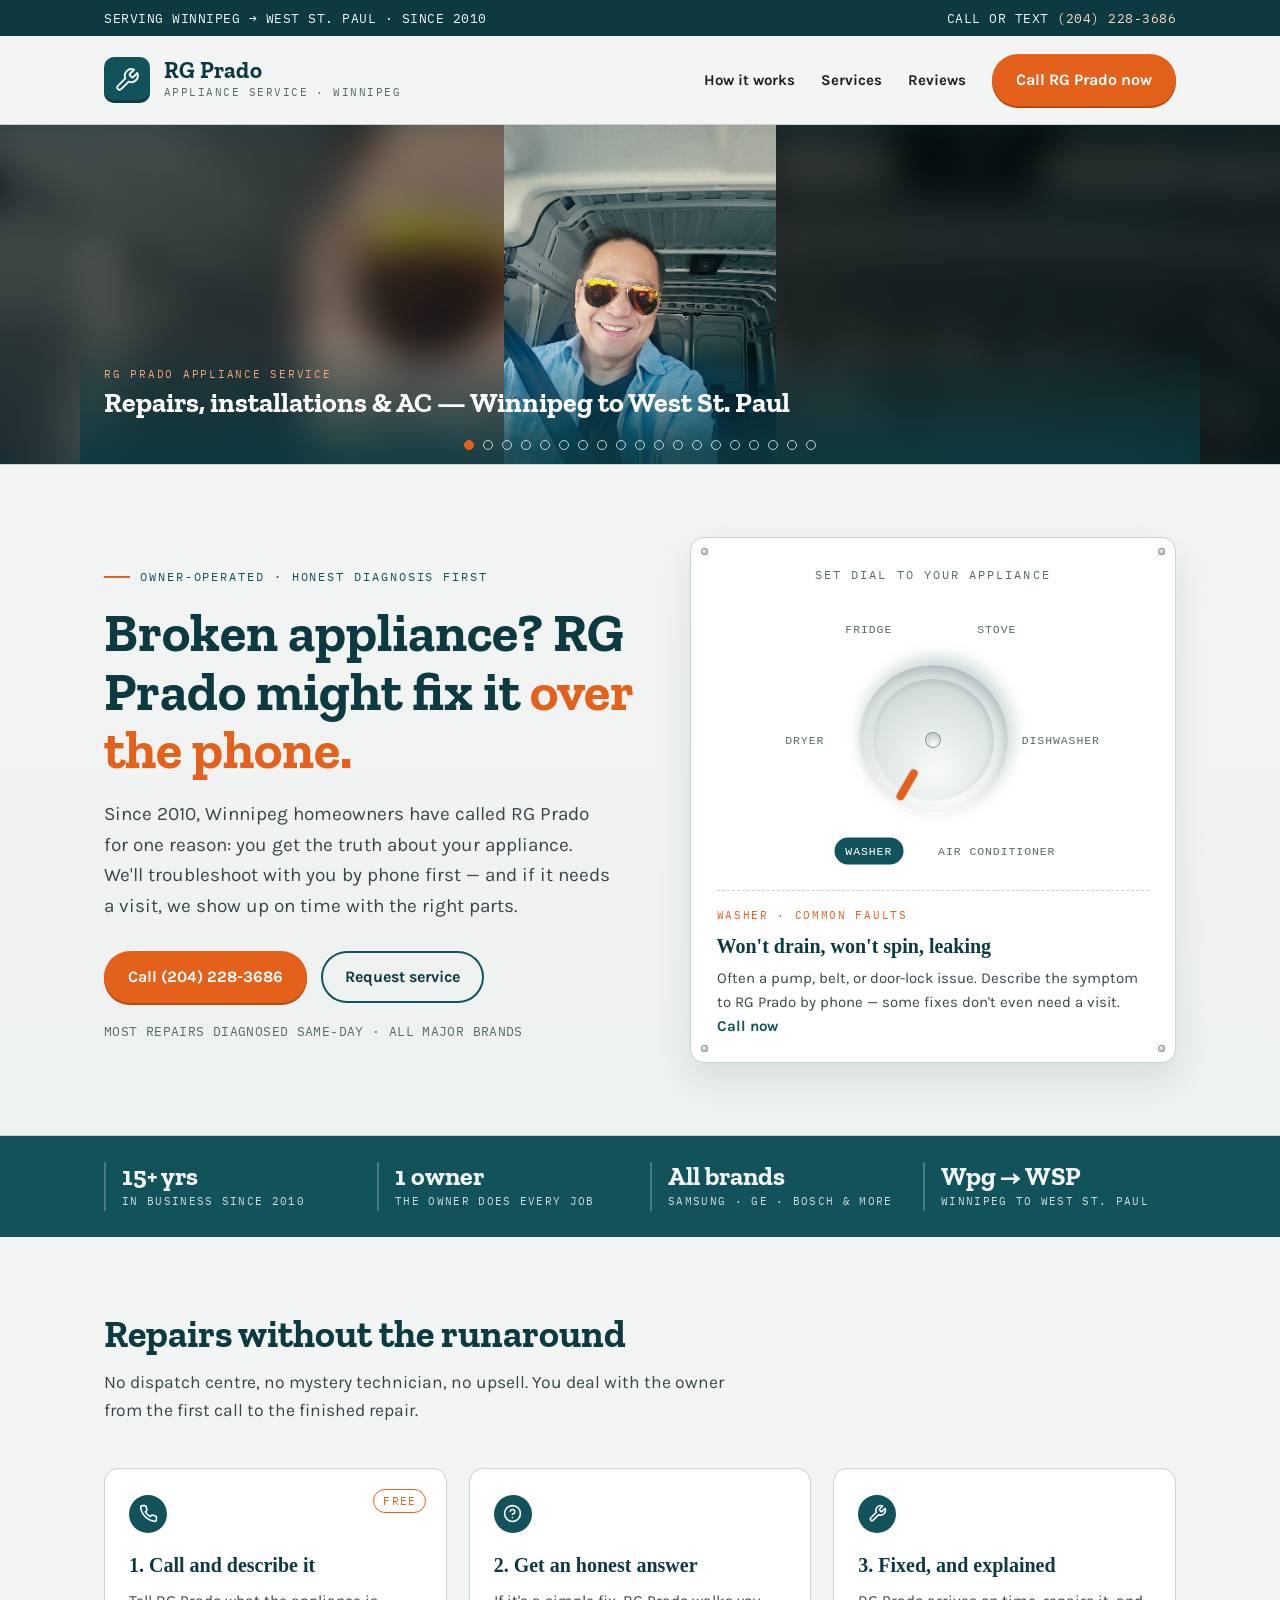
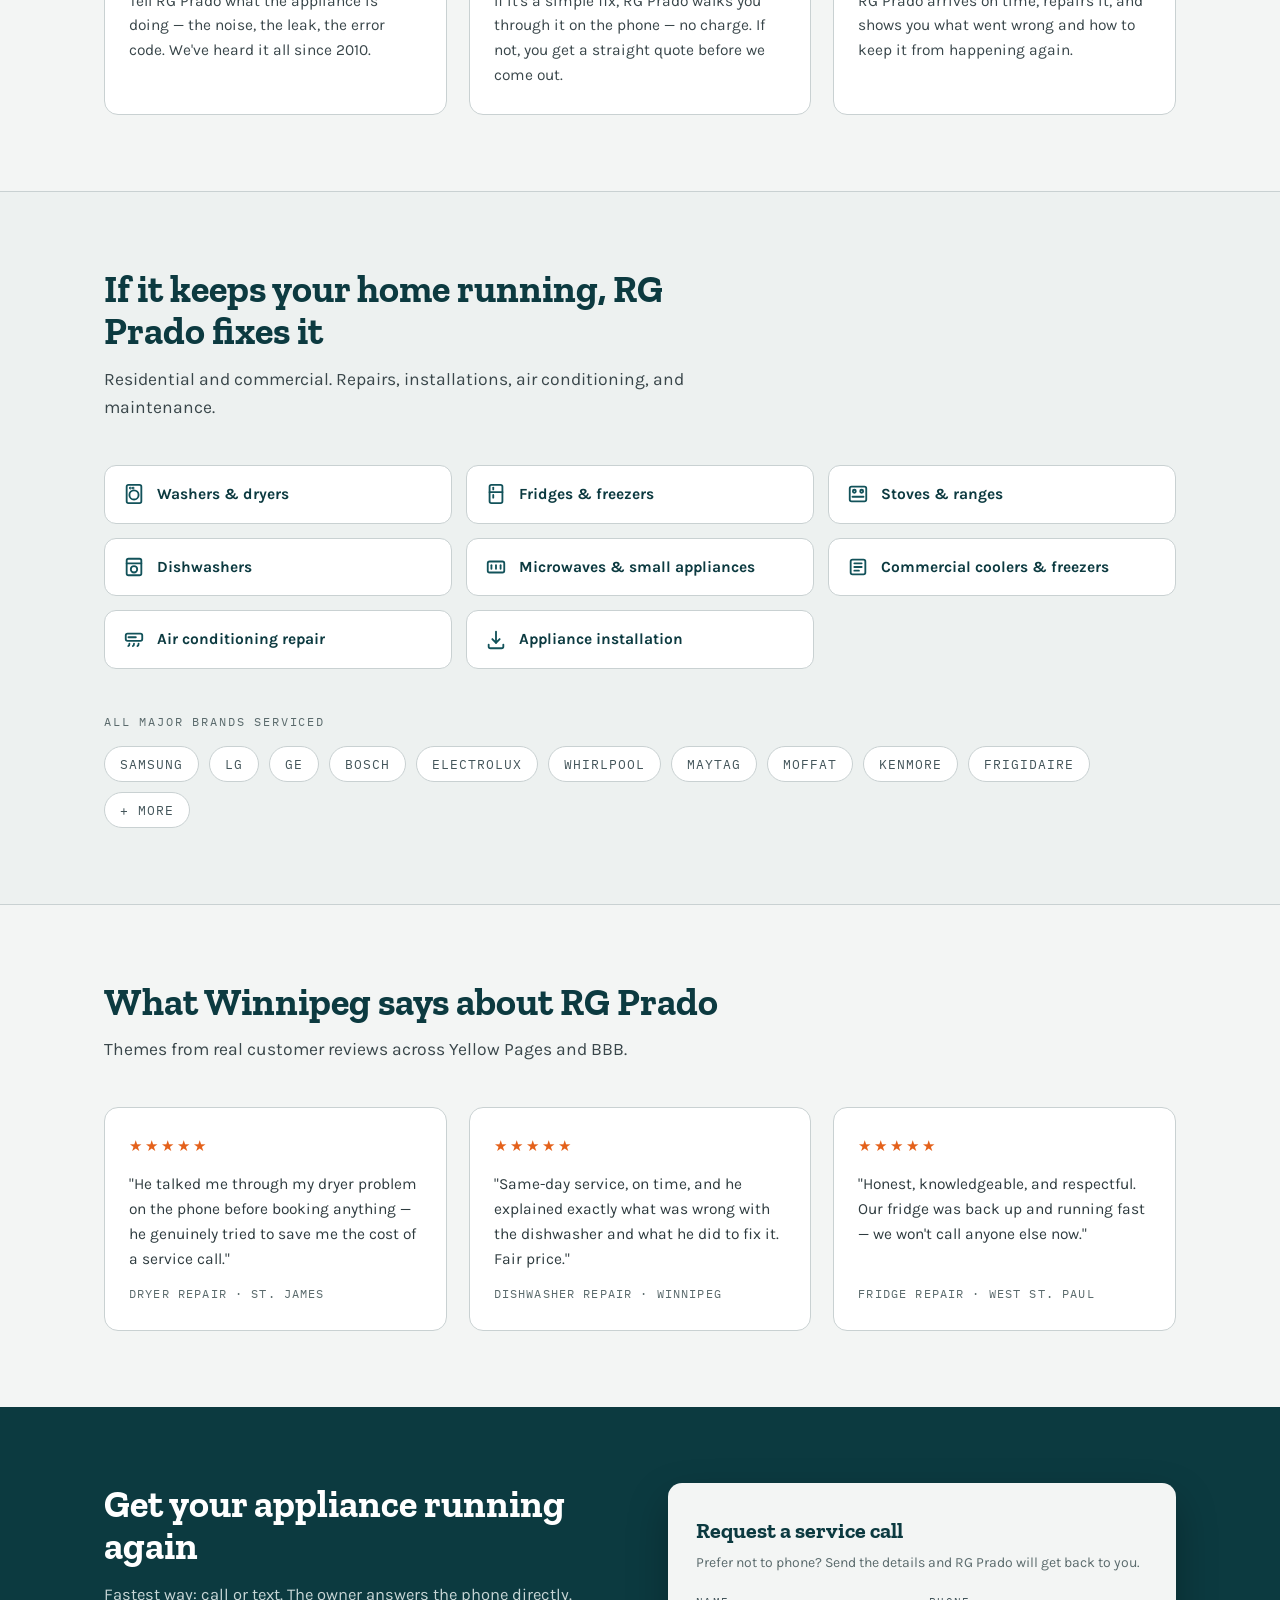
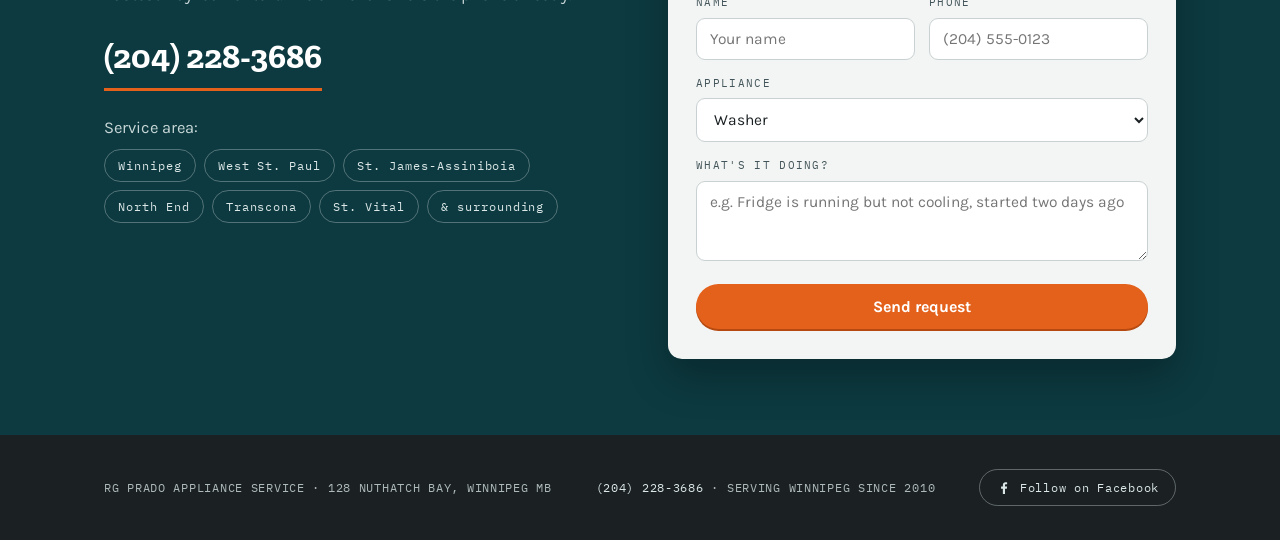
==== commit c29e825c: "Add Cloudflare Web Analytics script to keep tracks of visit" ====
--- a/index.html
+++ b/index.html
@@ -246,5 +246,9 @@
     </div>
     </footer>
     <script src="script.js"></script>
+    <!-- Cloudflare Web Analytics -->
+     <script type='module' src='https://static.cloudflareinsights.com/beacon.min.js' data-cf-beacon='{"token": "3e4dfc49025046a990f33d57e4550727"}'>
+     </script>
+     <!-- End Cloudflare Web Analytics -->
 </body>
 </html>
